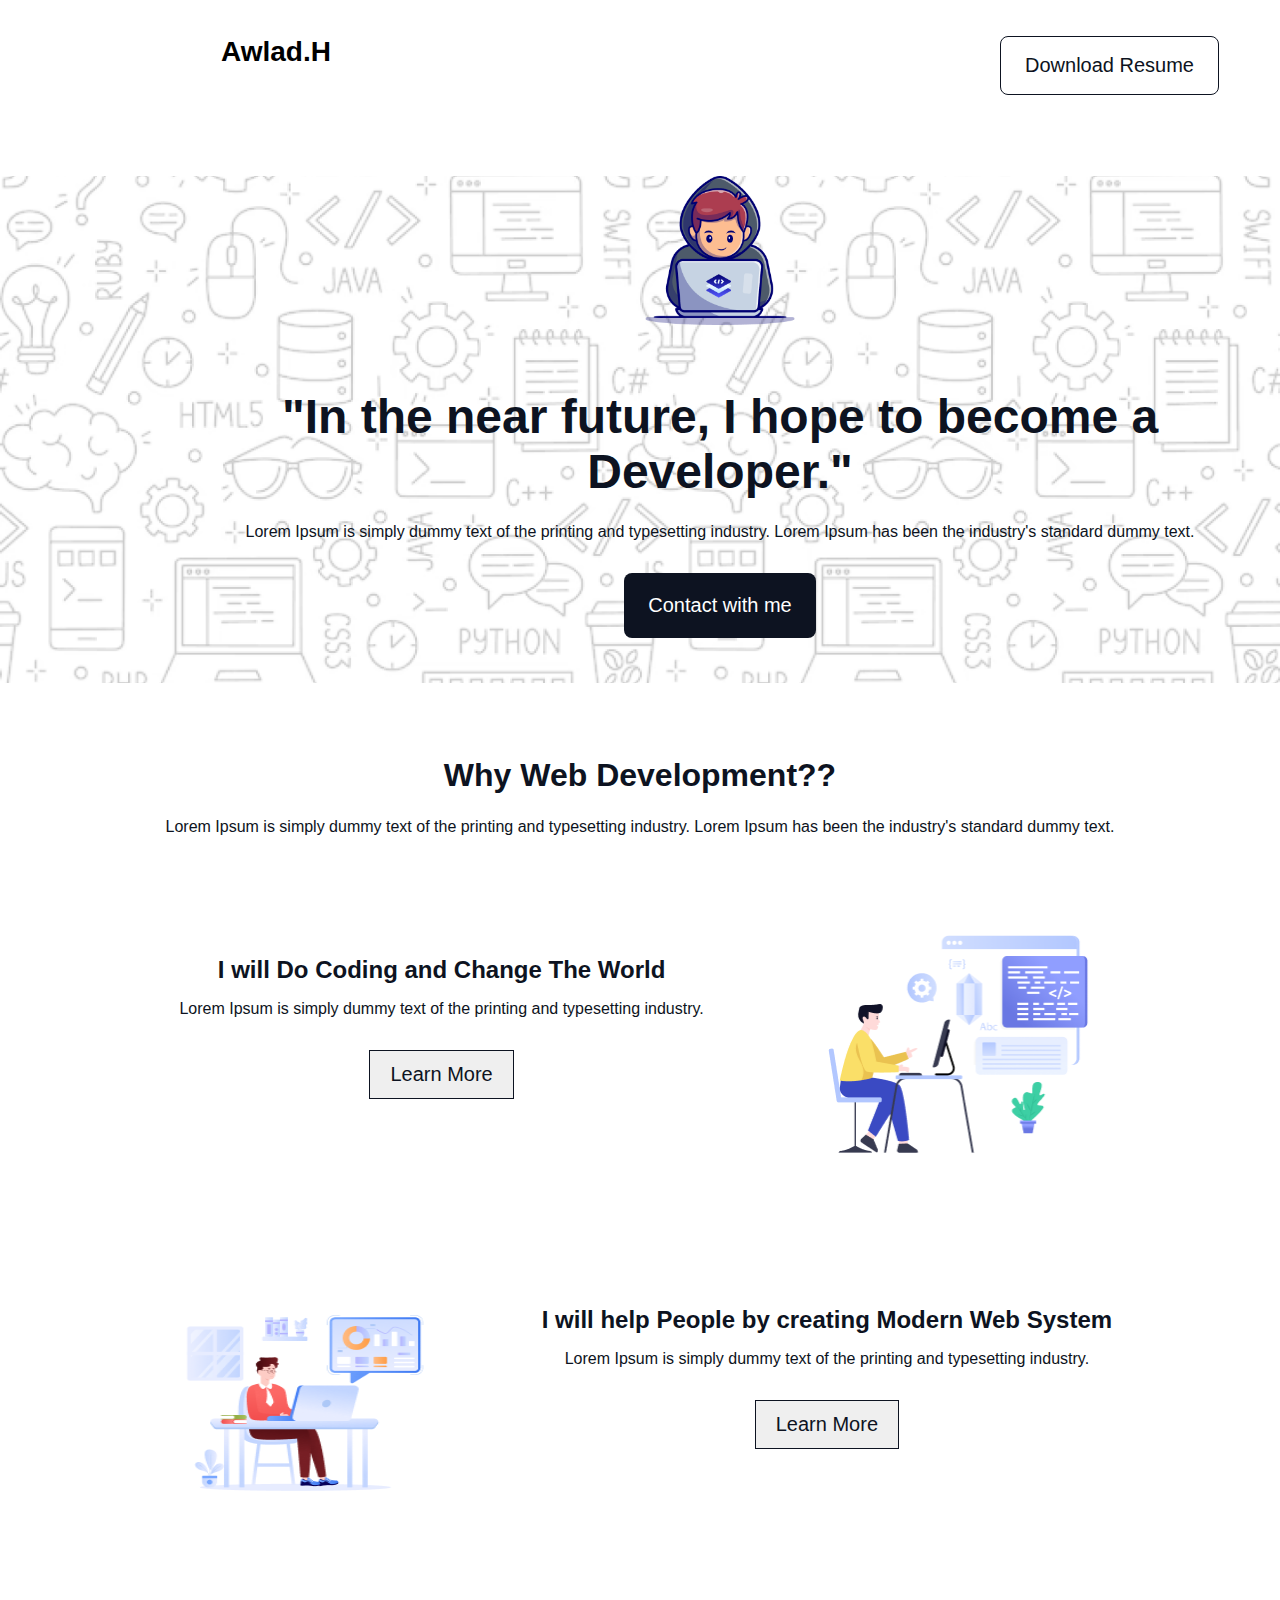
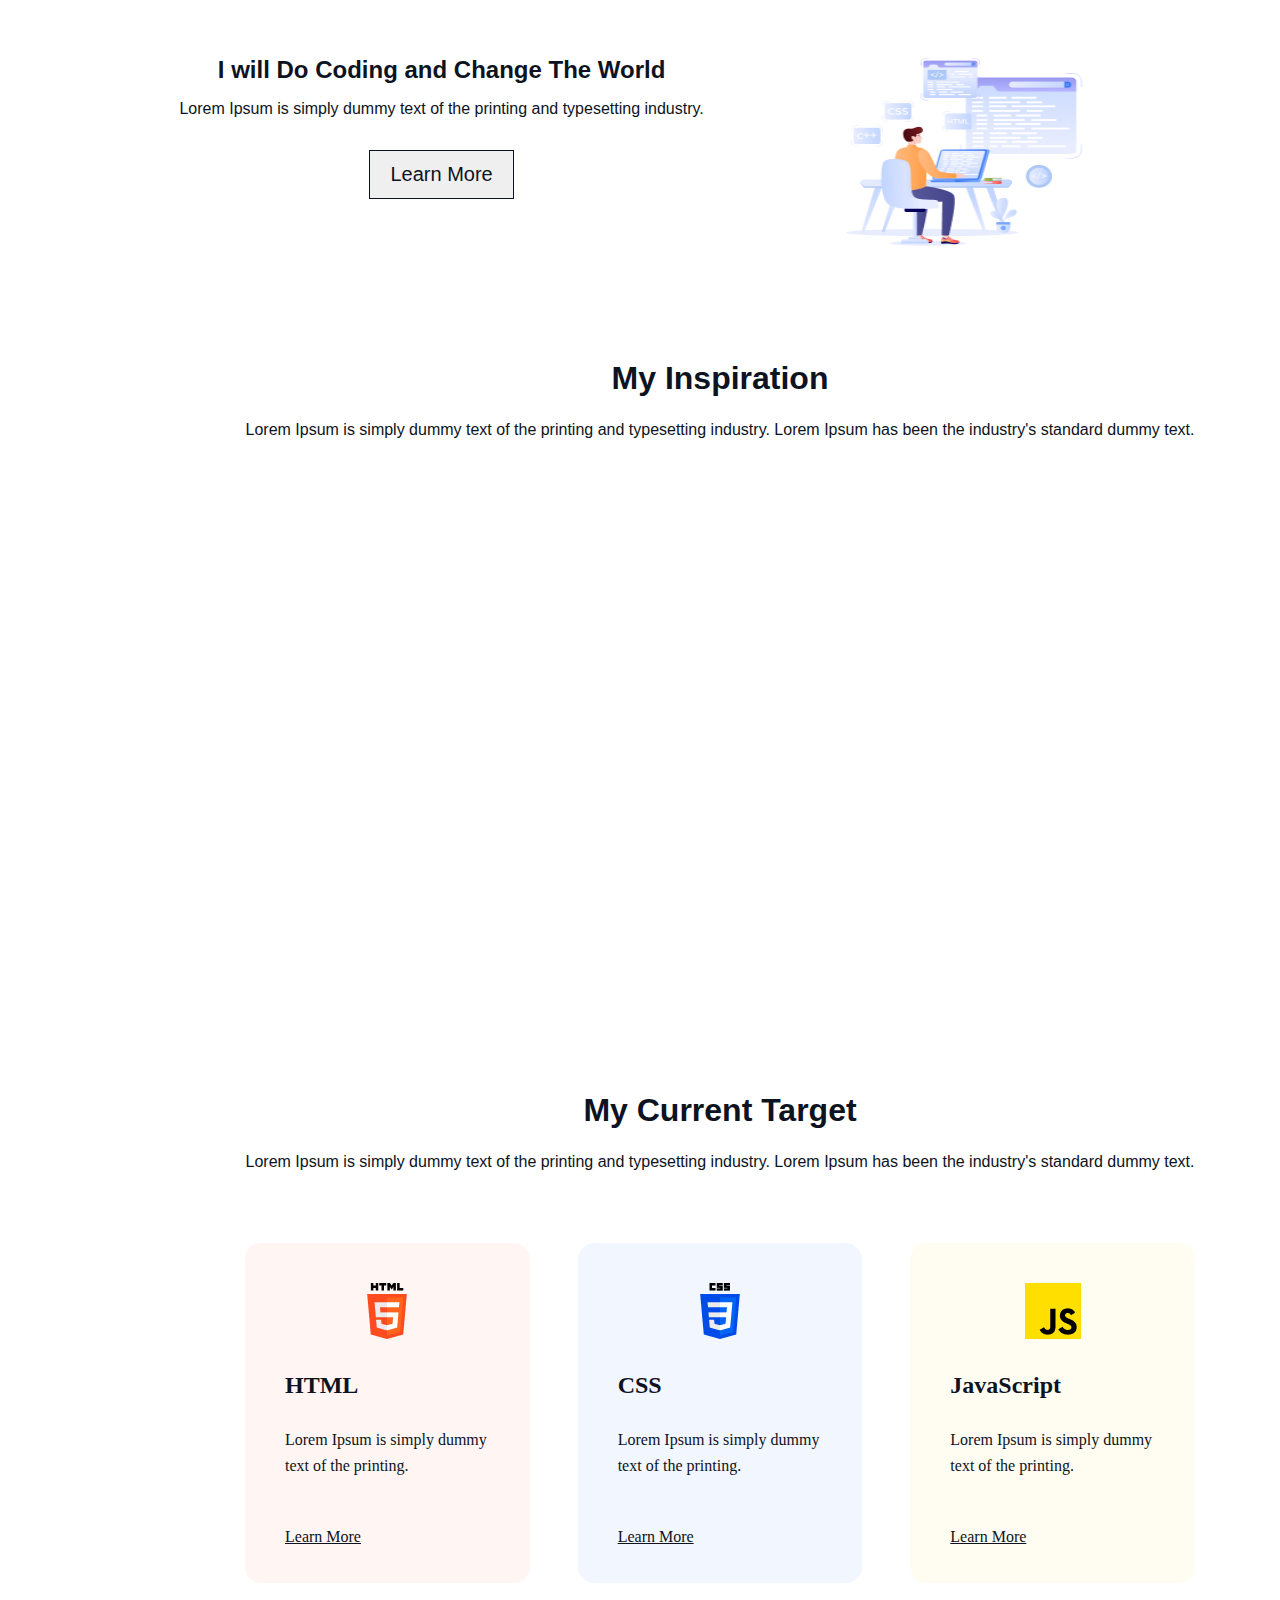
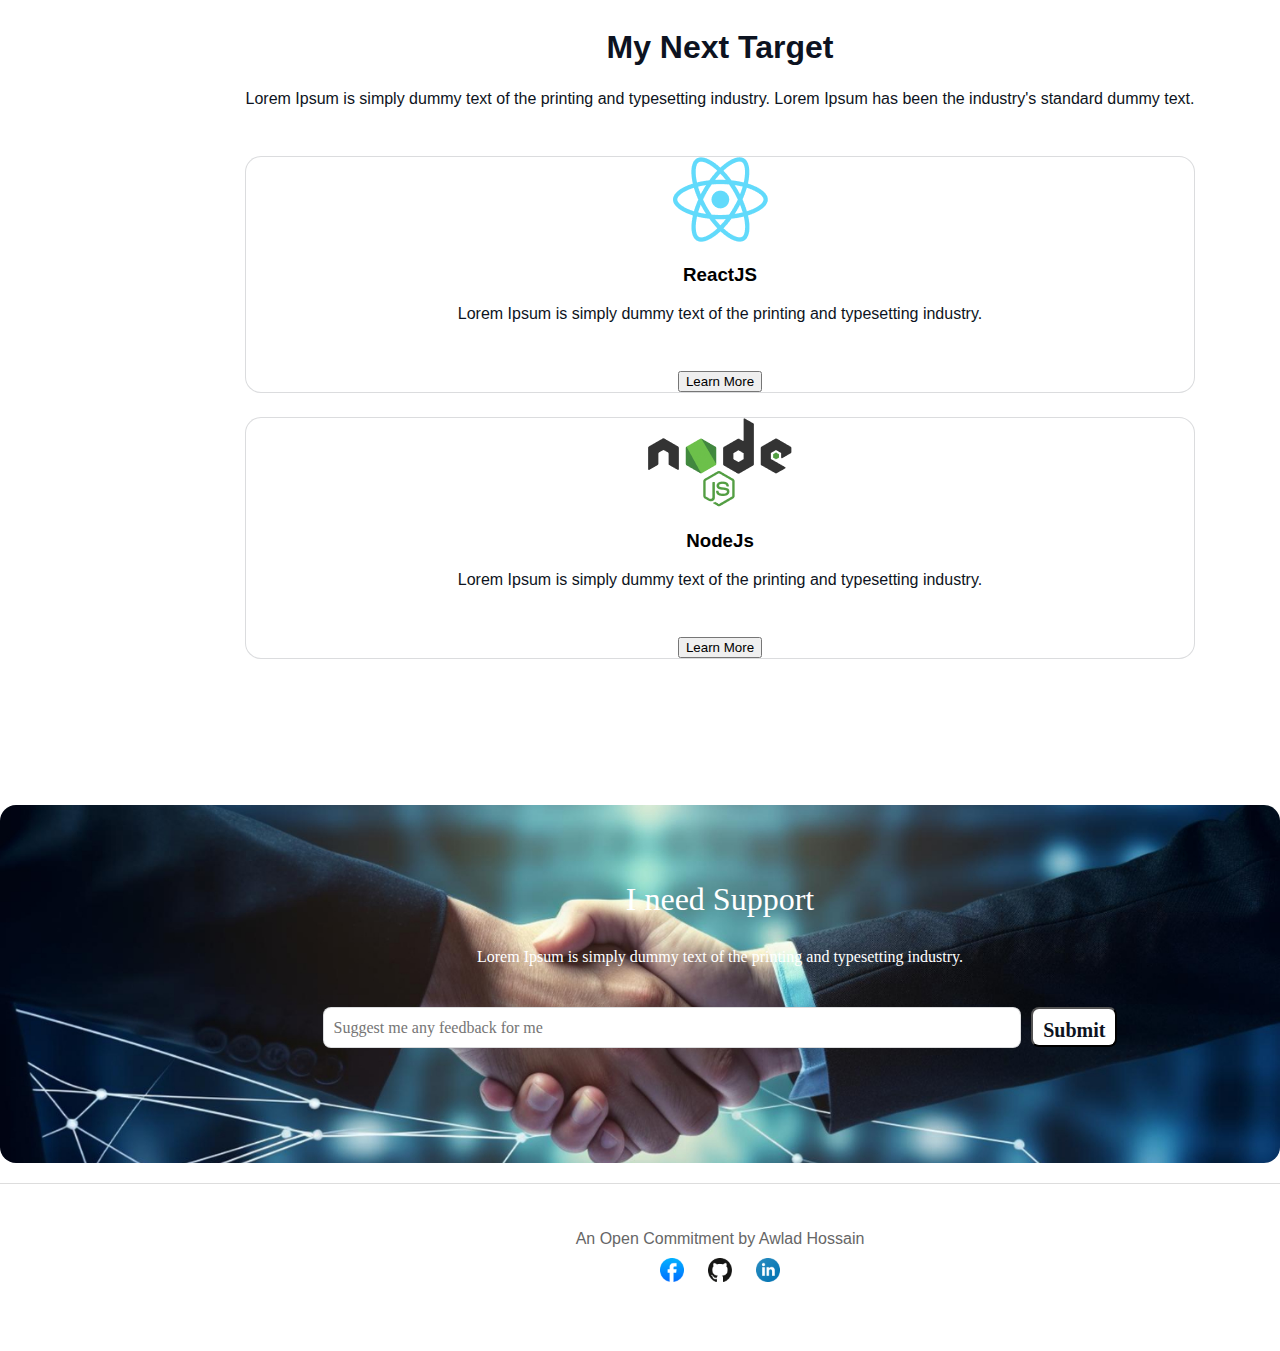
==== index.html @ 5aaeae0f "incomplete footer" ====
<!DOCTYPE html>
<html lang="en">
  <head>
    <meta charset="UTF-8" />
    <meta name="viewport" content="width=device-width, initial-scale=1.0" />
    <title>Portfolio</title>
    <link rel="stylesheet" href="style.css" />
  </head>
  <body>
    <header>
      <div class="container forsameline">
        <h1 id="name">Awlad.H</h1>
        <button class="resume-btn">Download Resume</button>
      </div>
    </header>

    <section class="hero">
      <div class="container">
        <img src="assets/Group.png" class="hero-img" />
        <h2>"In the near future, I hope to become a Developer."</h2>
        <p>
          Lorem Ipsum is simply dummy text of the printing and typesetting
          industry. Lorem Ipsum has been the industry's standard dummy text.
        </p>
        <button class="contact-btn">Contact with me</button>
      </div>
    </section>

    <section class="why-web-dev">
      <div class="why-web-container">
        <h2>Why Web Development??</h2>
        <p>
          Lorem Ipsum is simply dummy text of the printing and typesetting
          industry. Lorem Ipsum has been the industry's standard dummy text.
        </p>
        <div class="cards">
          <div class="card">
            <div class="card-text">
              <h3>I will Do Coding and Change The World</h3>
              <p>
                Lorem Ipsum is simply dummy text of the printing and typesetting
                industry.
              </p>
              <button>Learn More</button>
            </div>
            <div class="card-img">
              <img src="assets/Layer_1.png" alt="Card Image" />
            </div>
          </div>
          <div class="card">
            <div>
              <img src="assets/Group 3.png" alt="Card Image" />
            </div>
            <div>
              <h3>I will help People by creating Modern Web System</h3>
              <p>
                Lorem Ipsum is simply dummy text of the printing and typesetting
                industry.
              </p>
              <button>Learn More</button>
            </div>
          </div>
          <div class="card">
            <div>
              <h3>I will Do Coding and Change The World</h3>
              <p>
                Lorem Ipsum is simply dummy text of the printing and typesetting
                industry.
              </p>
              <button>Learn More</button>
            </div>

            <div>
              <img src="assets/Group 4.png" alt="Card Image" />
            </div>
          </div>
        </div>
      </div>
    </section>

    <section class="inspiration">
      <div class="container">
        <h2>My Inspiration</h2>
        <p>
          Lorem Ipsum is simply dummy text of the printing and typesetting
          industry. Lorem Ipsum has been the industry's standard dummy text.
        </p>
        <iframe
          class="inspiration-video"
          width="1076"
          height="550"
          src="https://www.youtube.com/embed/DGHn2uOAVCE?si=UUY2BEEizoSE4FbE"
          title="YouTube video player"
          frameborder="0"
          allow="accelerometer; autoplay; clipboard-write; encrypted-media; gyroscope; picture-in-picture; web-share"
          referrerpolicy="strict-origin-when-cross-origin"
          allowfullscreen
        ></iframe>
      </div>
    </section>

    <section class="current-target">
      <div class="container">
        <h2>My Current Target</h2>
        <p>
          Lorem Ipsum is simply dummy text of the printing and typesetting
          industry. Lorem Ipsum has been the industry's standard dummy text.
        </p>
        <div class="cards2">
          <div class="card2 card2-1">
            <div class="image-size">
              <img src="assets/html.png" alt="HTML Icon" />
            </div>
            <div>
              <h3>HTML</h3>
              <p>Lorem Ipsum is simply dummy text of the printing.</p>
              <h5>Learn More</h5>
            </div>
          </div>
          <div class="card2 card2-2">
            <div class="card2-image-size">
              <img src="assets/css.png" alt="CSS Icon" />
            </div>
            <div>
              <h3>CSS</h3>
              <p>Lorem Ipsum is simply dummy text of the printing.</p>
              <h5>Learn More</h5>
            </div>
          </div>
          <div class="card2 card2-3">
            <div class="card2-image-size">
              <img src="assets/js.png" alt="JavaScript Icon" />
            </div>
            <div>
              <h3>JavaScript</h3>
              <p>Lorem Ipsum is simply dummy text of the printing.</p>
              <h5>Learn More</h5>
            </div>
          </div>
        </div>
      </div>
    </section>

    <section class="next-target">
      <div class="container">
        <h2>My Next Target</h2>
        <p>
          Lorem Ipsum is simply dummy text of the printing and typesetting
          industry. Lorem Ipsum has been the industry's standard dummy text.
        </p>
        <div class="cards3">
          <div class="card3">
            <div>
                <img src="assets/react.png" alt="React Icon" />
            </div>
            <div>
                <h3>ReactJS</h3>
                <p>
                  Lorem Ipsum is simply dummy text of the printing and typesetting
                  industry.
                </p>
                <button>Learn More</button>
            </div>
          </div>
          <div class="card3">
            <div>
                <img src="assets/nodejs.png" alt="Node Icon" />
            </div>
             <div>
                <h3>NodeJs</h3>
                <p>
                  Lorem Ipsum is simply dummy text of the printing and typesetting
                  industry.
                </p>
                
             <button>Learn More</button>
             </div>

          </div>
          <!-- <div class="card3">
            <div>
                <img src="assets/mongodb.png" alt="MongoDB Icon" />
            </div> -->
            <!-- <div>
                <h3>MongoDB</h3>
                <p>
                  Lorem Ipsum is simply dummy text of the printing and typesetting
                  industry.
                </p>
                <button>Learn More</button>
            </div> -->
          </div>
        </div>
      </div>
    </section>

    <section class="support">
      <div class="container">
        <h2>I need Support</h2>
        <p>
          Lorem Ipsum is simply dummy text of the printing and typesetting
          industry.
        </p>
        <form>
          <input type="text" placeholder="Suggest me any feedback for me" />
          <h4>
            <button type="submit">Submit</button>
          </h4> 
        </form>
      </div>
    </section>

    <footer>
      <div class="container">
        <p>An Open Commitment by Awlad Hossain</p>
        <div class="social-icons">
          <a href="#"><img src="assets/facebook.png" alt="Facebook" /></a>
          <a href="#"><img src="assets/github.png" alt="Twitter" /></a>
          <a href="#"
            ><img src="assets/linkedin-icon 1.png" alt="LinkedIn"
          /></a>
        </div>
      </div>
    </footer>
  </body>
</html>
---- style.css ----
body {
    font-family: 'Arial', sans-serif;
    margin: 0;
    padding: 0;
    box-sizing: border-box;
}

.forsameline{
    display: flex;
    justify-content: space-between;
}



header {
    background: #fff;
    padding: 10px 0;
}

header h1 {
    margin: 0;
    font-size: 28px;
    font-weight:900;
}

.resume-btn {
    background: #ffffff;
    color: #0D1321;
    border: 1px solid #0D1321;
    cursor: pointer;
    font-size: 20px;
    font-weight:700px;
    border-radius: 8px;
    padding: 17px 24px;

}

.hero {
    max-width: 1440px;
    max-height: 652px;
    /* padding: 50px 0; */
    text-align: center;
    background-image: url('assets/Hero-bg.png');
    background-size: cover;
    background-position: center;
}

.container {
    width: 998px;
    max-height: 581px;
    margin: 26px 221px 45px 221px;
    text-align: center;
}

.hero-img {
    width: 150px;
    margin-bottom: 20px;
}

.hero h2 {
    font-size: 48px;
    margin-bottom: 24px;
    color: #0D1321;
    font-weight: 900px;
}

.hero p {
    font-size: 16px;
    margin-bottom: 32px;
    color: #0D1321;
}

.contact-btn {
    border-radius: 8px;
    padding: 21px 24px;
    background: #0D1321;
    color: #ffffff;
    border: none;
    cursor: pointer;
    font-size: 20px;
    font-weight: 600px;
    margin-bottom: 45px;
}


.why-web-dev {
    max-width: 1140px;
    max-height: 1393px;
    border-radius: 8px;
    margin: 0 auto;
    margin-top: 74px;
}
.why-web-container{
    text-align: center;
    /* margin-top: 80px; */
    margin-top: 112px 83px 132px 69px;
}
/* .inspiration{
    padding: 50px 0;
    background: #fff;
    margin: 20px 0;
} */




.why-web-dev h2, .inspiration h2, .current-target h2, .next-target h2{
    font-size: 32px;
    font-weight: bolder;
    color: #0D1321;
    margin-bottom: 24px;
}

.why-web-dev p, .inspiration p, .current-target p, .next-target p {
    font-size: 16px;
    color: #0D1321;
    margin-bottom: 48px;
    
}

/* .cards {
    display: flex;
    justify-content: space-around;
    flex-wrap: wrap;
} */
.card {
    padding: 48px 48px;
    display: flex;
    justify-content: space-around;
}
.card img {
    width: 274px;
    height: 240px;
    margin-bottom: 10px;
}
.card h3 {
    font-size: 24px;
    margin-bottom: 16px;
    color: #0D1321;
    font-weight: bold;
}
.card p {
    font-size: 16px;
    margin-bottom: 32px;
    color: #0D1321;
}

.card button {
    padding: 12px 20px;
    color: #0D1321;
    border:1px solid #0D1321;
    cursor: pointer;
    font-size: 20px;
    font-weight:700px;
    margin-bottom: 59px;
}
.inspiration-video {
    max-width: 1076px;
    max-height: 550px;
    /* margin: 32px 32px; */
}
.current-target{
    max-width: 1140px;
    max-height: 460px;
    margin-top: 151px;
    }

.cards2{
    display: flex;
    justify-content: space-between;
    /* background-color: rgb(228, 243, 247); */
}
.card2{
    border-radius: 16px;
    padding: 40px 40px;
    width: 364px;
    height: 260px;
     margin: 24px;
}

.card2 h3 {
    color: rgb(13, 19, 33);
    font-family: Azeret Mono;
    font-size: 24px;
    font-weight: 800;
    line-height: 36px;
    letter-spacing: 0%;
    text-align: left;
}
.card2 p {
    color: rgb(13, 19, 33);
    font-family: Azeret Mono;
    font-size: 16px;
    font-weight: 400;
    line-height: 26px;
    letter-spacing: 0%;
    text-align: left;
}
.card2 h5{
    color: rgb(13, 19, 33);
font-family: Azeret Mono;
font-size: 16px;
font-weight: 100;
line-height: 19px;
letter-spacing: 0%;
text-align: left;
text-decoration-line: underline;
}

.card2-1{
    border-radius: 16px;

    background: rgba(255, 76, 30, 0.05);
}
.card2-2{
    border-radius: 16px;
background: rgba(0, 76, 232, 0.05)
  }
  .card2-3{
    border-radius: 16px;
    background: rgba(255, 223, 0, 0.05);
  }

   .next-target{
        padding: 50px 0;
        background: #fff;
        margin-bottom: 100px;
    }
    .card3{
        box-sizing: border-box;
        border: 1px solid rgba(13, 19, 33, 0.15);
        border-radius: 16px;
        background: rgb(255, 255, 255);
        margin: 24px;

    }

    .support
    {
        padding: 50px 0;
        background: #fff;
        margin: 20px 0;
        background-image: url('assets/handshake.jpg');
        background-size: cover;
        background-position: center;
        margin-top: 100px;
        border-radius: 16px;
        background: rgba(0, 0, 0, 0.2),rgba(0, 0, 0, 0.2),rgba(0, 0, 0, 0.2),url(Email);
    }
.support h2{
    color: rgb(255, 255, 255);
    font-family: Azeret Mono;
    font-size: 32px;
    font-weight: 100;
    line-height: 36px;
    letter-spacing: 0%;
    text-align: center;
}
.support p{
    color: rgb(255, 255, 255);
    font-family: Azeret Mono;
    font-size: 16px;
    font-weight: 100;
    line-height: 26px;
    letter-spacing: 0%;
    text-align: center;
}
.support form {
    display: flex;
    justify-content: center;
    align-items: center;
}
.support input {
    padding: 10px;
    width: 70%;
    margin-right: 10px;
    border: 1px solid #ddd;
    border-radius: 4px;
    font-family: Azeret Mono;
    font-size: 16px;
    font-weight: 400;
    line-height: 19px;
    letter-spacing: 0%;
    box-sizing: border-box;
    border: 1px solid rgba(13, 19, 33, 0.15);
border-radius: 8px;

background: rgb(255, 255, 255);
}
.support h4 button {
    border-radius: 8px;
    background: rgb(255, 255, 255);
    cursor: pointer;
    padding: 10px;
    height: 40px;
    color: rgb(13, 19, 33);
    font-family: Azeret Mono;
    font-size: 20px;
    font-weight: 600;
    line-height: 23px;
    letter-spacing: 0%;
    text-align: center;
}

footer {
    background: #fff;
    padding: 20px 0;
    border-top: 1px solid #ddd;
    text-align: center;
}

footer p {
    margin: 0;
    color: #666;
}

.social-icons {
    margin-top: 10px;
}

.social-icons a {
    margin: 0 10px;
}

.social-icons img {
    width: 24px;
    height: 24px;
}
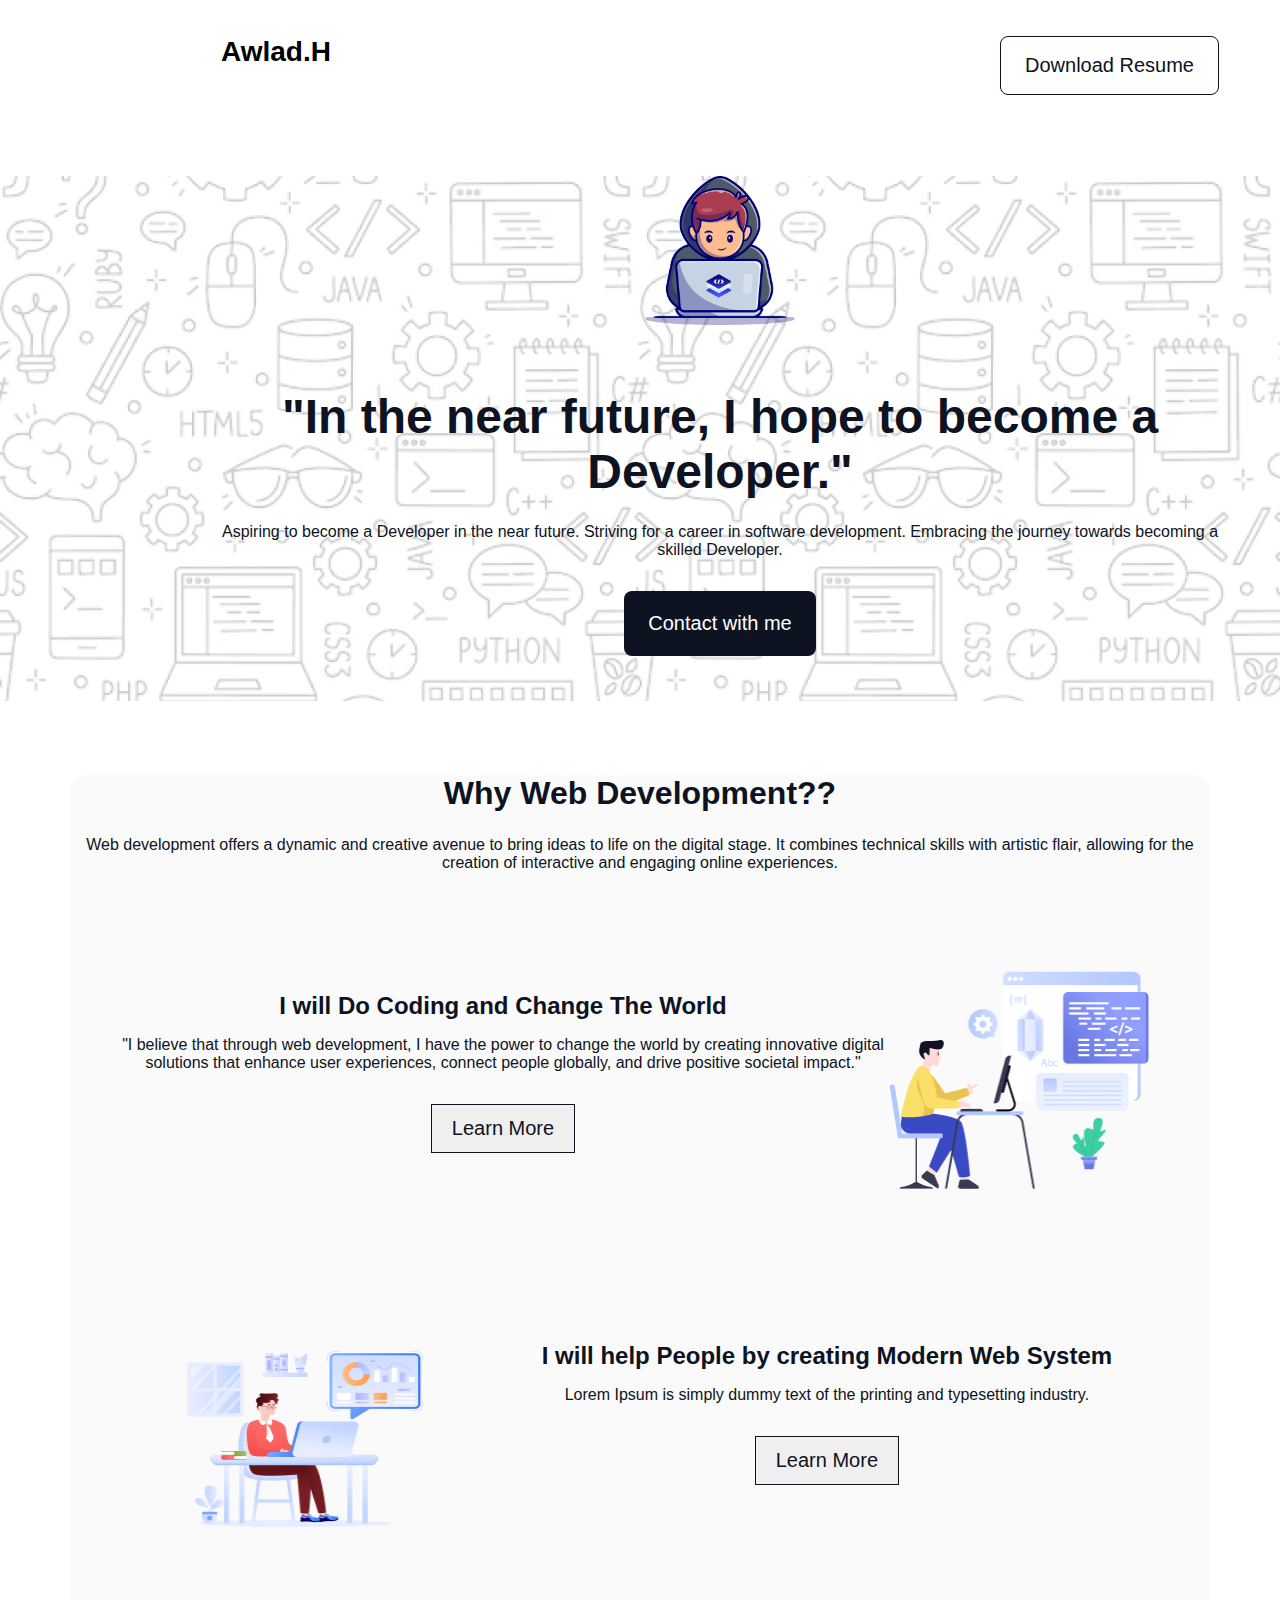
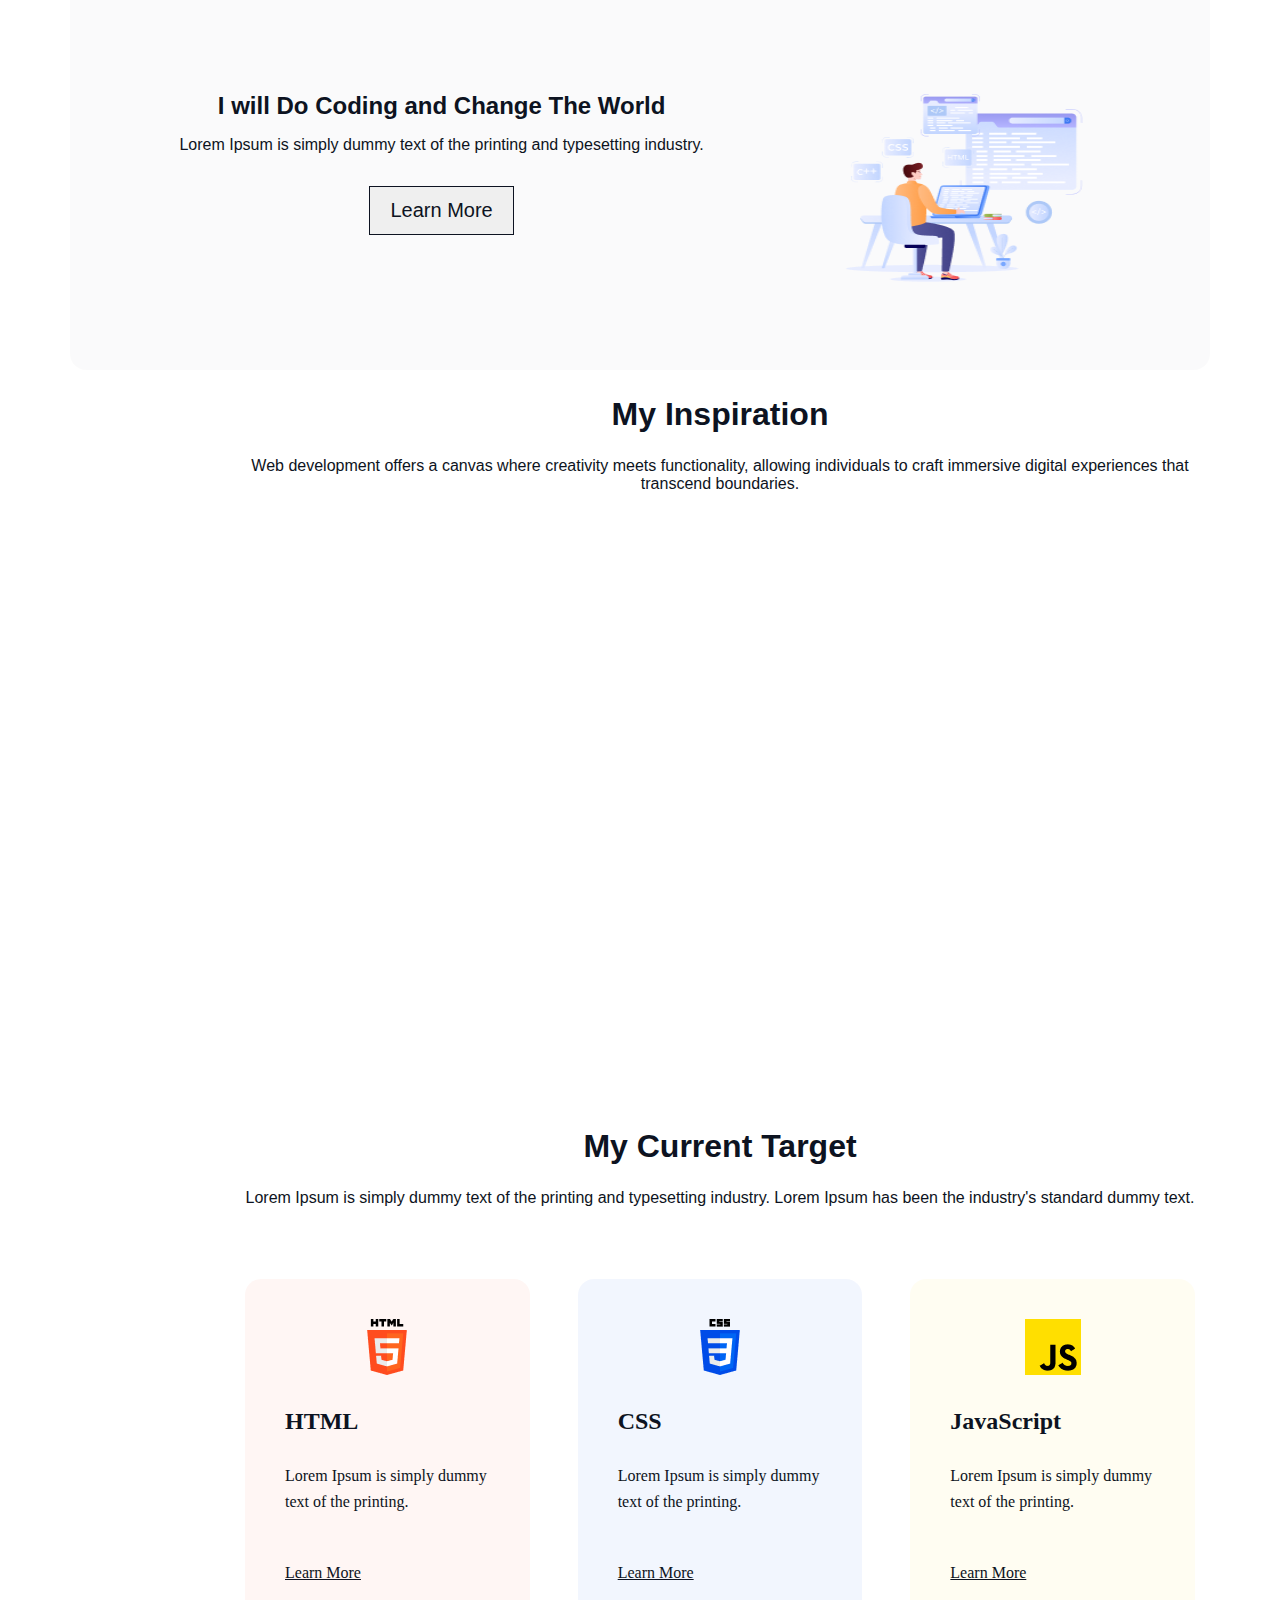
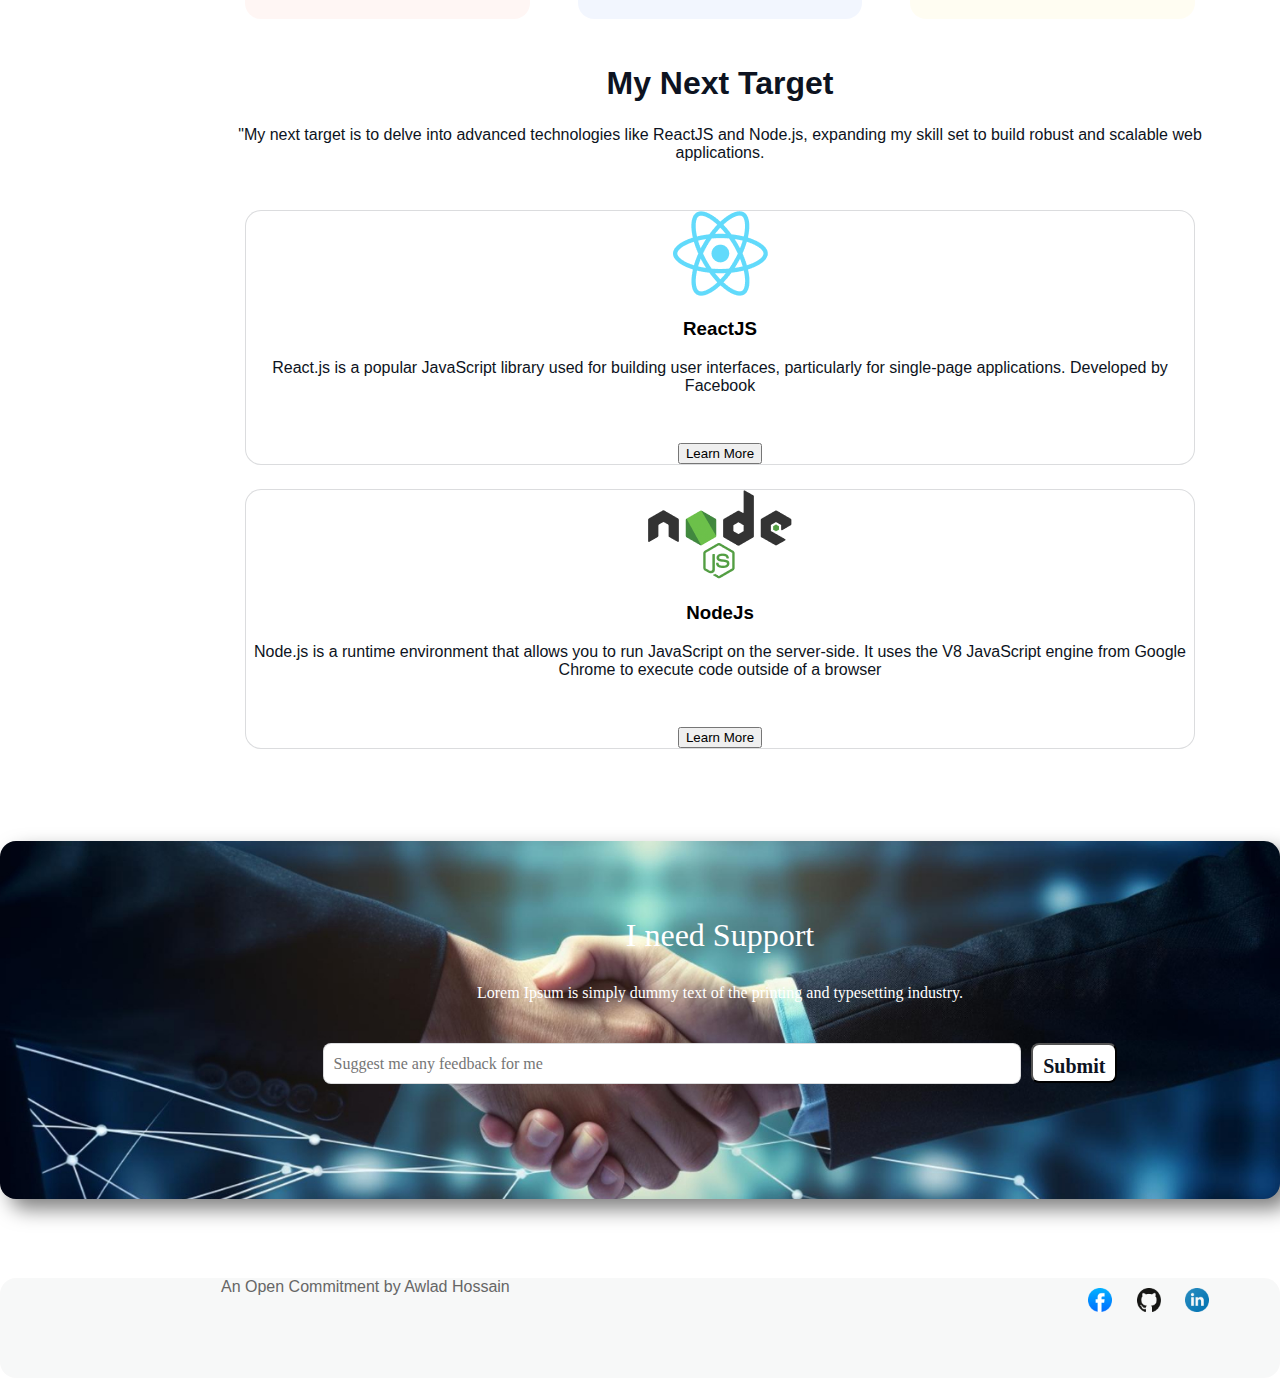
==== commit 87812e8a: "button-footer connection" ====
--- a/index.html
+++ b/index.html
@@ -19,10 +19,11 @@
         <img src="assets/Group.png" class="hero-img" />
         <h2>"In the near future, I hope to become a Developer."</h2>
         <p>
-          Lorem Ipsum is simply dummy text of the printing and typesetting
-          industry. Lorem Ipsum has been the industry's standard dummy text.
-        </p>
-        <button class="contact-btn">Contact with me</button>
+            Aspiring to become a Developer in the near future.
+            Striving for a career in software development. Embracing the journey towards becoming a skilled Developer.
+        </p>
+        <a href="#footer"><button class="contact-btn">Contact with me</button></a>
+        
       </div>
     </section>
 
@@ -30,12 +31,36 @@
       <div class="why-web-container">
         <h2>Why Web Development??</h2>
         <p>
-          Lorem Ipsum is simply dummy text of the printing and typesetting
-          industry. Lorem Ipsum has been the industry's standard dummy text.
+            Web development offers a dynamic and creative avenue to bring ideas to life on the digital stage. It combines technical skills with artistic flair, allowing for the creation of interactive and engaging online experiences.
         </p>
         <div class="cards">
           <div class="card">
             <div class="card-text">
+              <h3>I will Do Coding and Change The World</h3>
+              <p>
+                "I believe that through web development, I have the power to change the world by creating innovative digital solutions that enhance user experiences, connect people globally, and drive positive societal impact."
+              </p>
+              <button>Learn More</button>
+            </div>
+            <div class="card-img">
+              <img src="assets/Layer_1.png" alt="Card Image" />
+            </div>
+          </div>
+          <div class="card">
+            <div>
+              <img src="assets/Group 3.png" alt="Card Image" />
+            </div>
+            <div>
+              <h3>I will help People by creating Modern Web System</h3>
+              <p>
+                Lorem Ipsum is simply dummy text of the printing and typesetting
+                industry.
+              </p>
+              <button>Learn More</button>
+            </div>
+          </div>
+          <div class="card">
+            <div>
               <h3>I will Do Coding and Change The World</h3>
               <p>
                 Lorem Ipsum is simply dummy text of the printing and typesetting
@@ -43,32 +68,6 @@
               </p>
               <button>Learn More</button>
             </div>
-            <div class="card-img">
-              <img src="assets/Layer_1.png" alt="Card Image" />
-            </div>
-          </div>
-          <div class="card">
-            <div>
-              <img src="assets/Group 3.png" alt="Card Image" />
-            </div>
-            <div>
-              <h3>I will help People by creating Modern Web System</h3>
-              <p>
-                Lorem Ipsum is simply dummy text of the printing and typesetting
-                industry.
-              </p>
-              <button>Learn More</button>
-            </div>
-          </div>
-          <div class="card">
-            <div>
-              <h3>I will Do Coding and Change The World</h3>
-              <p>
-                Lorem Ipsum is simply dummy text of the printing and typesetting
-                industry.
-              </p>
-              <button>Learn More</button>
-            </div>
 
             <div>
               <img src="assets/Group 4.png" alt="Card Image" />
@@ -82,8 +81,7 @@
       <div class="container">
         <h2>My Inspiration</h2>
         <p>
-          Lorem Ipsum is simply dummy text of the printing and typesetting
-          industry. Lorem Ipsum has been the industry's standard dummy text.
+            Web development offers a canvas where creativity meets functionality, allowing individuals to craft immersive digital experiences that transcend boundaries. 
         </p>
         <iframe
           class="inspiration-video"
@@ -145,8 +143,7 @@
       <div class="container">
         <h2>My Next Target</h2>
         <p>
-          Lorem Ipsum is simply dummy text of the printing and typesetting
-          industry. Lorem Ipsum has been the industry's standard dummy text.
+            "My next target is to delve into advanced technologies like ReactJS and Node.js, expanding my skill set to build robust and scalable web applications.
         </p>
         <div class="cards3">
           <div class="card3">
@@ -156,8 +153,7 @@
             <div>
                 <h3>ReactJS</h3>
                 <p>
-                  Lorem Ipsum is simply dummy text of the printing and typesetting
-                  industry.
+                    React.js is a popular JavaScript library used for building user interfaces, particularly for single-page applications. Developed by Facebook
                 </p>
                 <button>Learn More</button>
             </div>
@@ -169,8 +165,7 @@
              <div>
                 <h3>NodeJs</h3>
                 <p>
-                  Lorem Ipsum is simply dummy text of the printing and typesetting
-                  industry.
+                    Node.js is a runtime environment that allows you to run JavaScript on the server-side. It uses the V8 JavaScript engine from Google Chrome to execute code outside of a browser
                 </p>
                 
              <button>Learn More</button>
@@ -210,9 +205,11 @@
       </div>
     </section>
 
-    <footer>
-      <div class="container">
-        <p>An Open Commitment by Awlad Hossain</p>
+    <footer id="footer">
+      <div class="container footer-container">
+        <div class="footer-content">
+            <p>An Open Commitment by Awlad Hossain</p>
+        </div>  
         <div class="social-icons">
           <a href="#"><img src="assets/facebook.png" alt="Facebook" /></a>
           <a href="#"><img src="assets/github.png" alt="Twitter" /></a>
--- a/style.css
+++ b/style.css
@@ -89,6 +89,9 @@
     border-radius: 8px;
     margin: 0 auto;
     margin-top: 74px;
+    border-radius: 16px;
+
+background: rgba(13, 19, 33, 0.02);
 }
 .why-web-container{
     text-align: center;
@@ -236,7 +239,7 @@
     }
 
     .support
-    {
+    {  
         padding: 50px 0;
         background: #fff;
         margin: 20px 0;
@@ -245,7 +248,8 @@
         background-position: center;
         margin-top: 100px;
         border-radius: 16px;
-        background: rgba(0, 0, 0, 0.2),rgba(0, 0, 0, 0.2),rgba(0, 0, 0, 0.2),url(Email);
+        background: rgba(0, 0, 0, 0.2),rgba(0, 0, 0, 0.2),rgba(0, 0, 0, 0.2);
+        box-shadow: 10px 10px 20px rgba(0, 0, 0, 0.5);
     }
 .support h2{
     color: rgb(255, 255, 255);
@@ -301,19 +305,22 @@
     letter-spacing: 0%;
     text-align: center;
 }
-
 footer {
-    background: #fff;
-    padding: 20px 0;
-    border-top: 1px solid #ddd;
-    text-align: center;
-}
-
+    border-radius: 16px;
+    background: rgba(13, 19, 33, 0.03);
+    margin-top: 79px;
+    height: 100px;
+    align-items: center;
+}
 footer p {
     margin: 0;
-    color: #666;
-}
-
+    color: #666;   
+
+}
+.footer-container{
+    display: flex;
+    justify-content: space-between;
+}
 .social-icons {
     margin-top: 10px;
 }
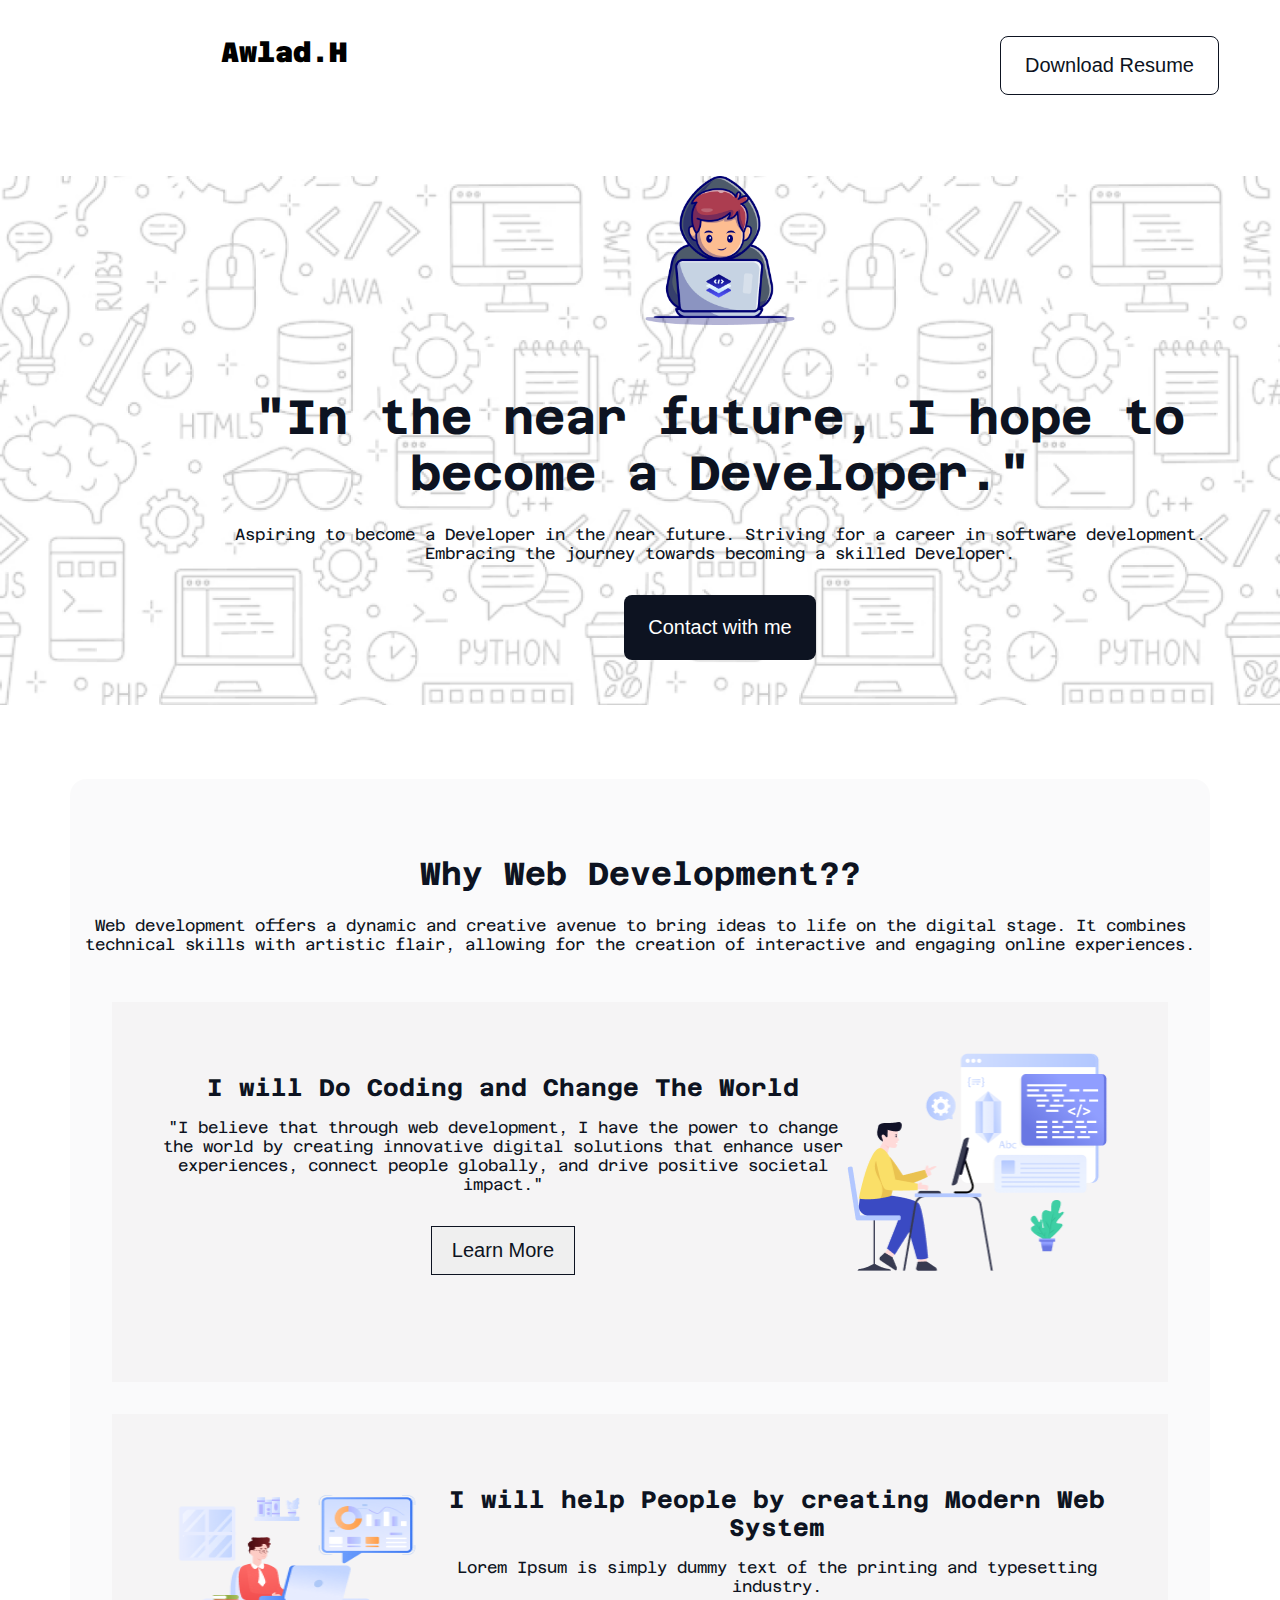
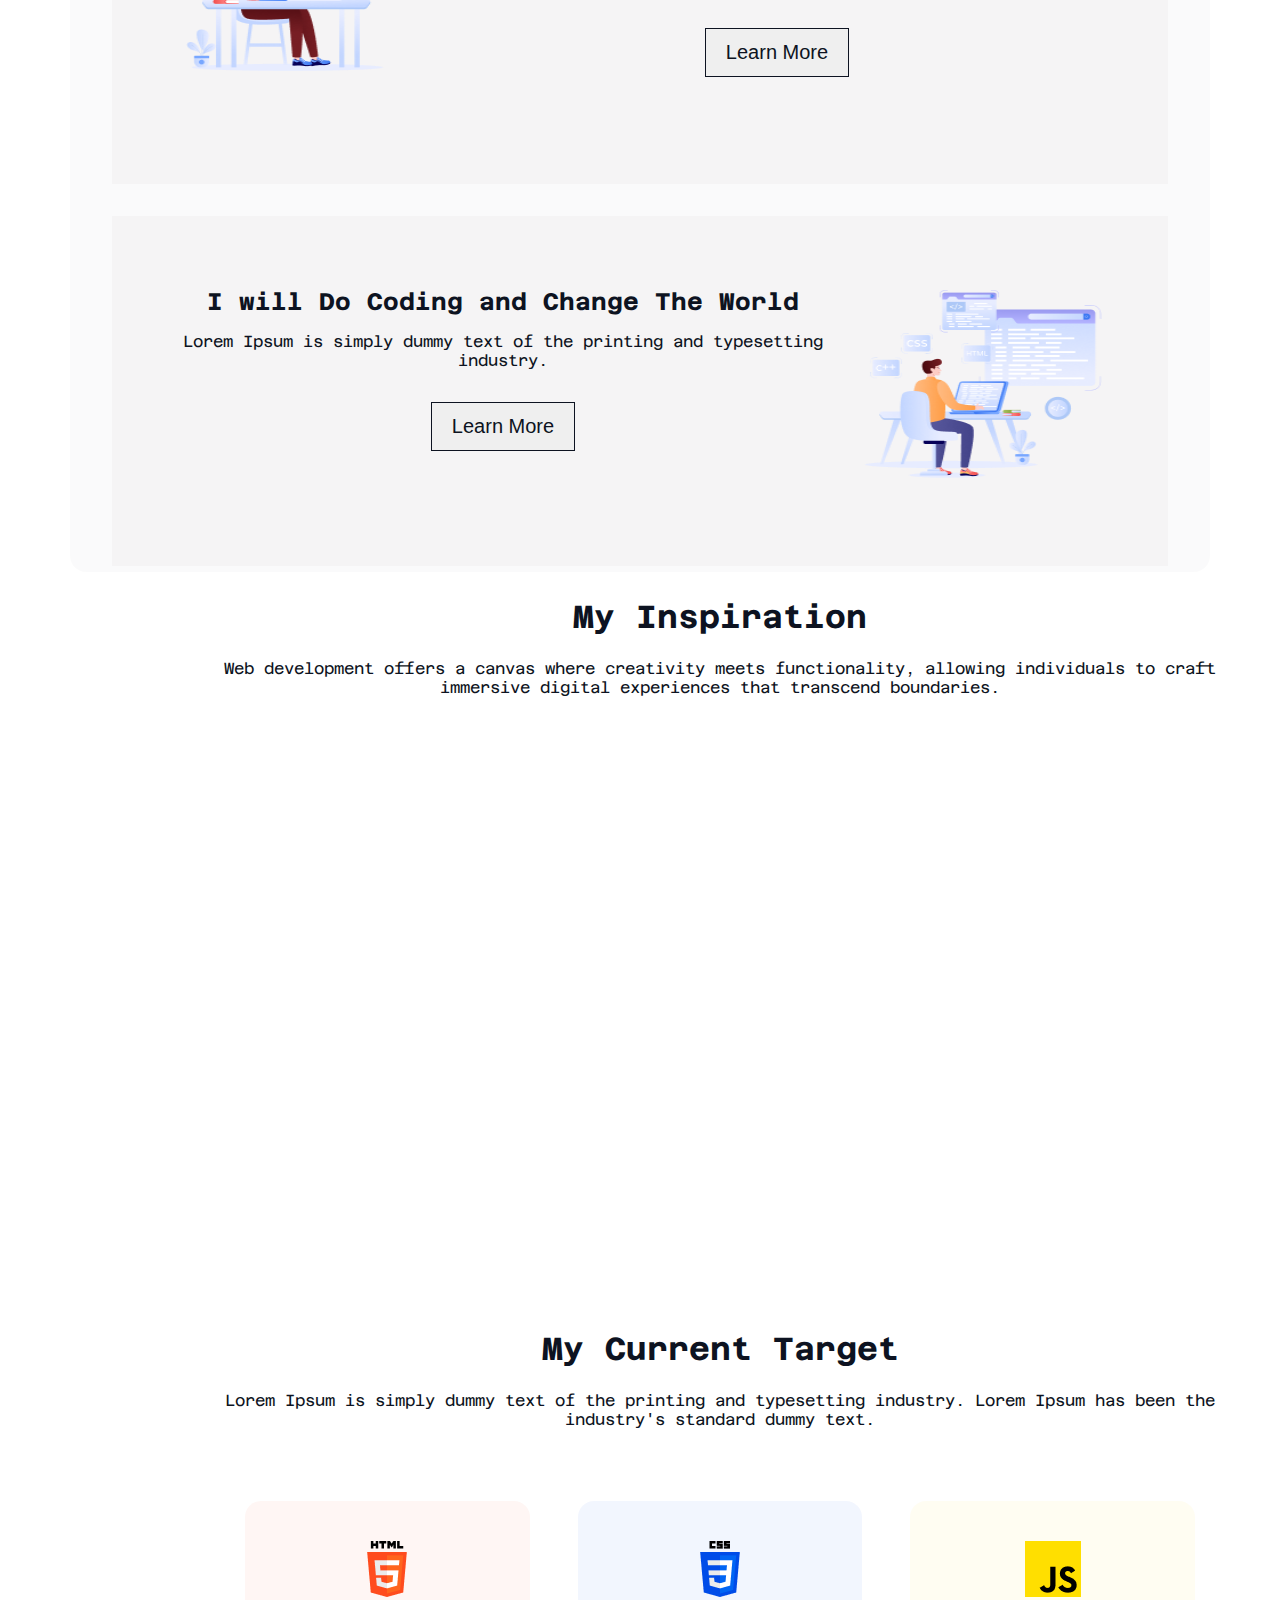
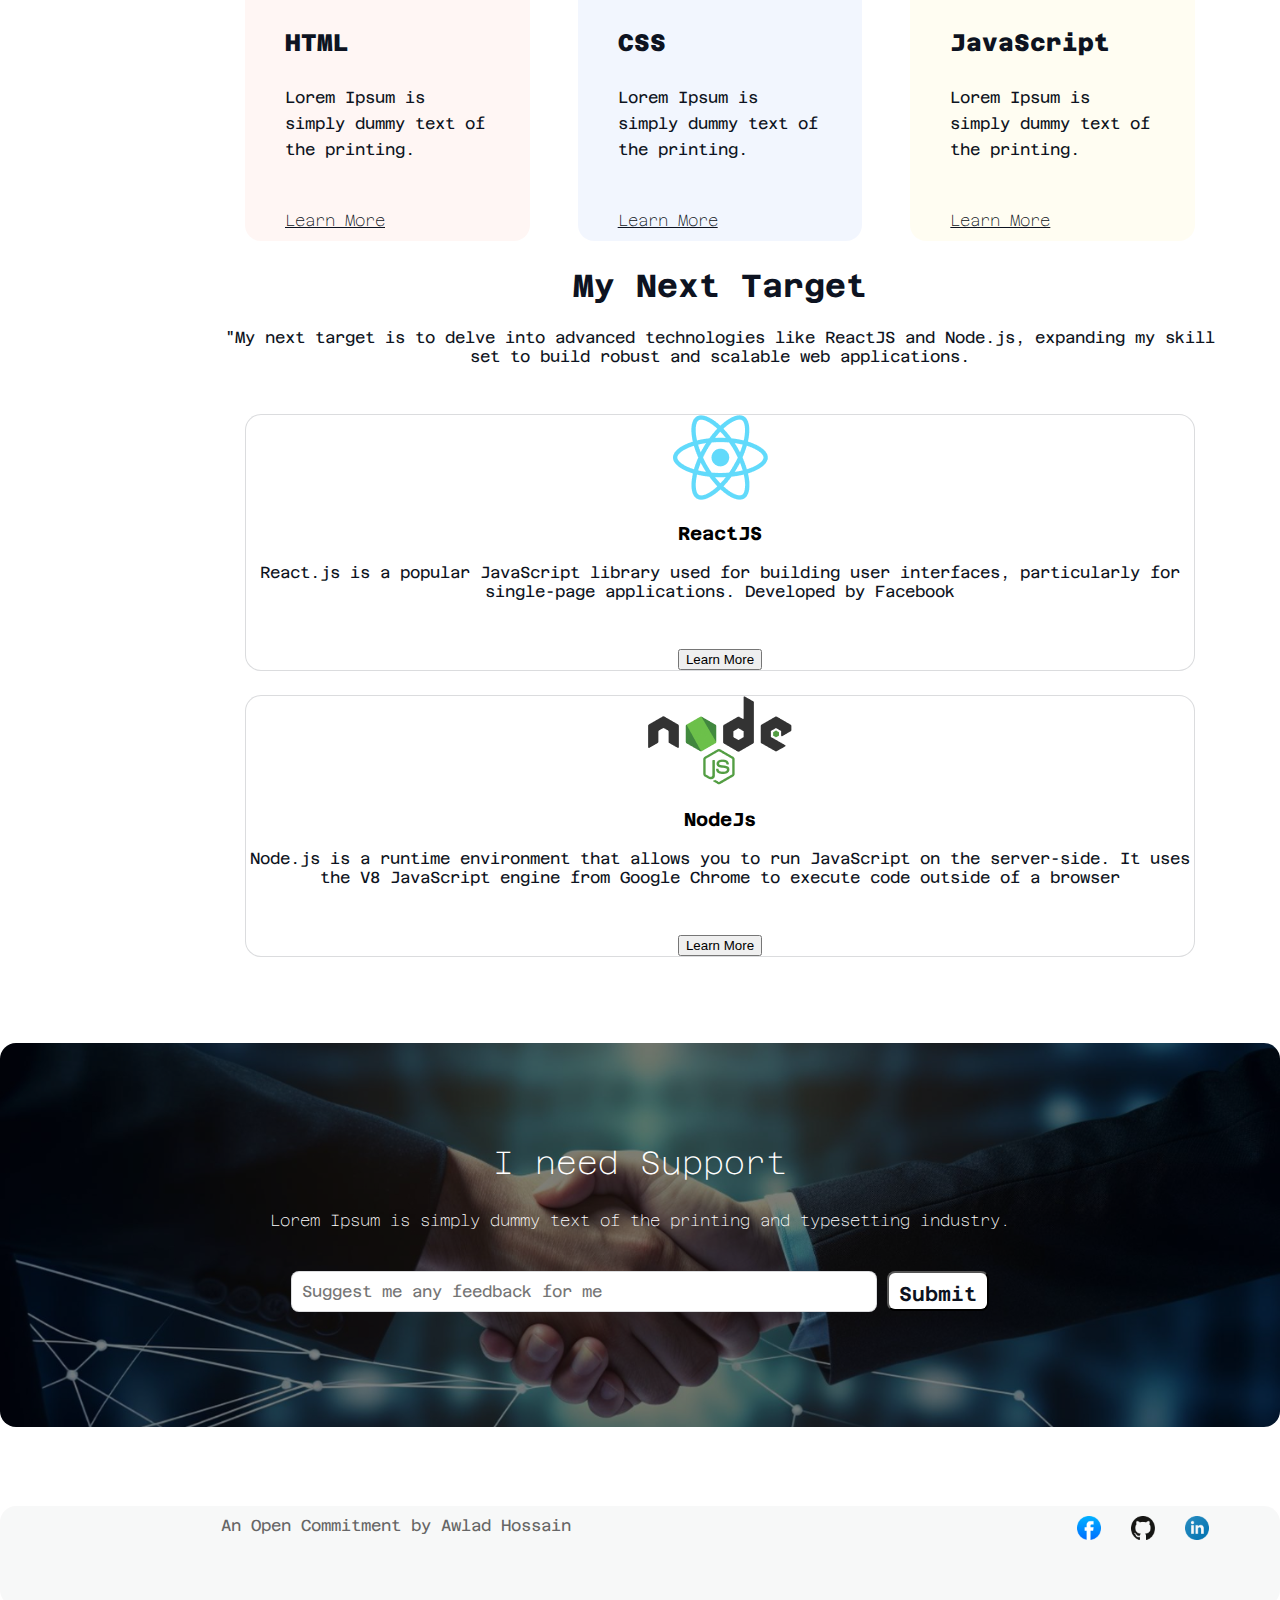
==== commit bc8c8310: "edit all section" ====
--- a/index.html
+++ b/index.html
@@ -211,9 +211,9 @@
             <p>An Open Commitment by Awlad Hossain</p>
         </div>  
         <div class="social-icons">
-          <a href="#"><img src="assets/facebook.png" alt="Facebook" /></a>
-          <a href="#"><img src="assets/github.png" alt="Twitter" /></a>
-          <a href="#"
+          <a href="https://www.facebook.com"><img src="assets/facebook.png" alt="Facebook" /></a>
+          <a href="https://www.github.com"><img src="assets/github.png" alt="Twitter" /></a>
+          <a href="https://www.linkedin.com"
             ><img src="assets/linkedin-icon 1.png" alt="LinkedIn"
           /></a>
         </div>
--- a/style.css
+++ b/style.css
@@ -1,5 +1,6 @@
+@import url('https://fonts.googleapis.com/css2?family=Azeret+Mono:ital,wght@0,100..900;1,100..900&display=swap');
 body {
-    font-family: 'Arial', sans-serif;
+    font-family: 'Azeret Mono','Arial', sans-serif;
     margin: 0;
     padding: 0;
     box-sizing: border-box;
@@ -95,6 +96,8 @@
 }
 .why-web-container{
     text-align: center;
+    padding: 50px 10px;
+
     /* margin-top: 80px; */
     margin-top: 112px 83px 132px 69px;
 }
@@ -130,6 +133,10 @@
     padding: 48px 48px;
     display: flex;
     justify-content: space-around;
+    margin: 32px;
+    background: rgba(208, 199, 199, 0.1);
+    padding: 48px;
+    /* box-shadow: 10px 10px 20px rgba(0, 0, 0, 0.5); */
 }
 .card img {
     width: 274px;
@@ -248,9 +255,15 @@
         background-position: center;
         margin-top: 100px;
         border-radius: 16px;
-        background: rgba(0, 0, 0, 0.2),rgba(0, 0, 0, 0.2),rgba(0, 0, 0, 0.2);
-        box-shadow: 10px 10px 20px rgba(0, 0, 0, 0.5);
-    }
+        /* background: rgba(0, 0, 0, 0.1); */
+        /* box-shadow: 10px 10px 20px rgba(0, 0, 0, 0.5); */
+        background-color: rgba(0, 0, 0, 0.5);
+        background-blend-mode: overlay;
+        justify-content: center;
+        /* width: 1140px; */
+        display: flex;
+        justify-content: center;
+    }   
 .support h2{
     color: rgb(255, 255, 255);
     font-family: Azeret Mono;
@@ -320,13 +333,17 @@
 .footer-container{
     display: flex;
     justify-content: space-between;
+    align-items: center;
 }
 .social-icons {
     margin-top: 10px;
+    justify-content: center;
+    align-items: center;
 }
 
 .social-icons a {
-    margin: 0 10px;
+    margin: 10px;
+    align-items: center;
 }
 
 .social-icons img {
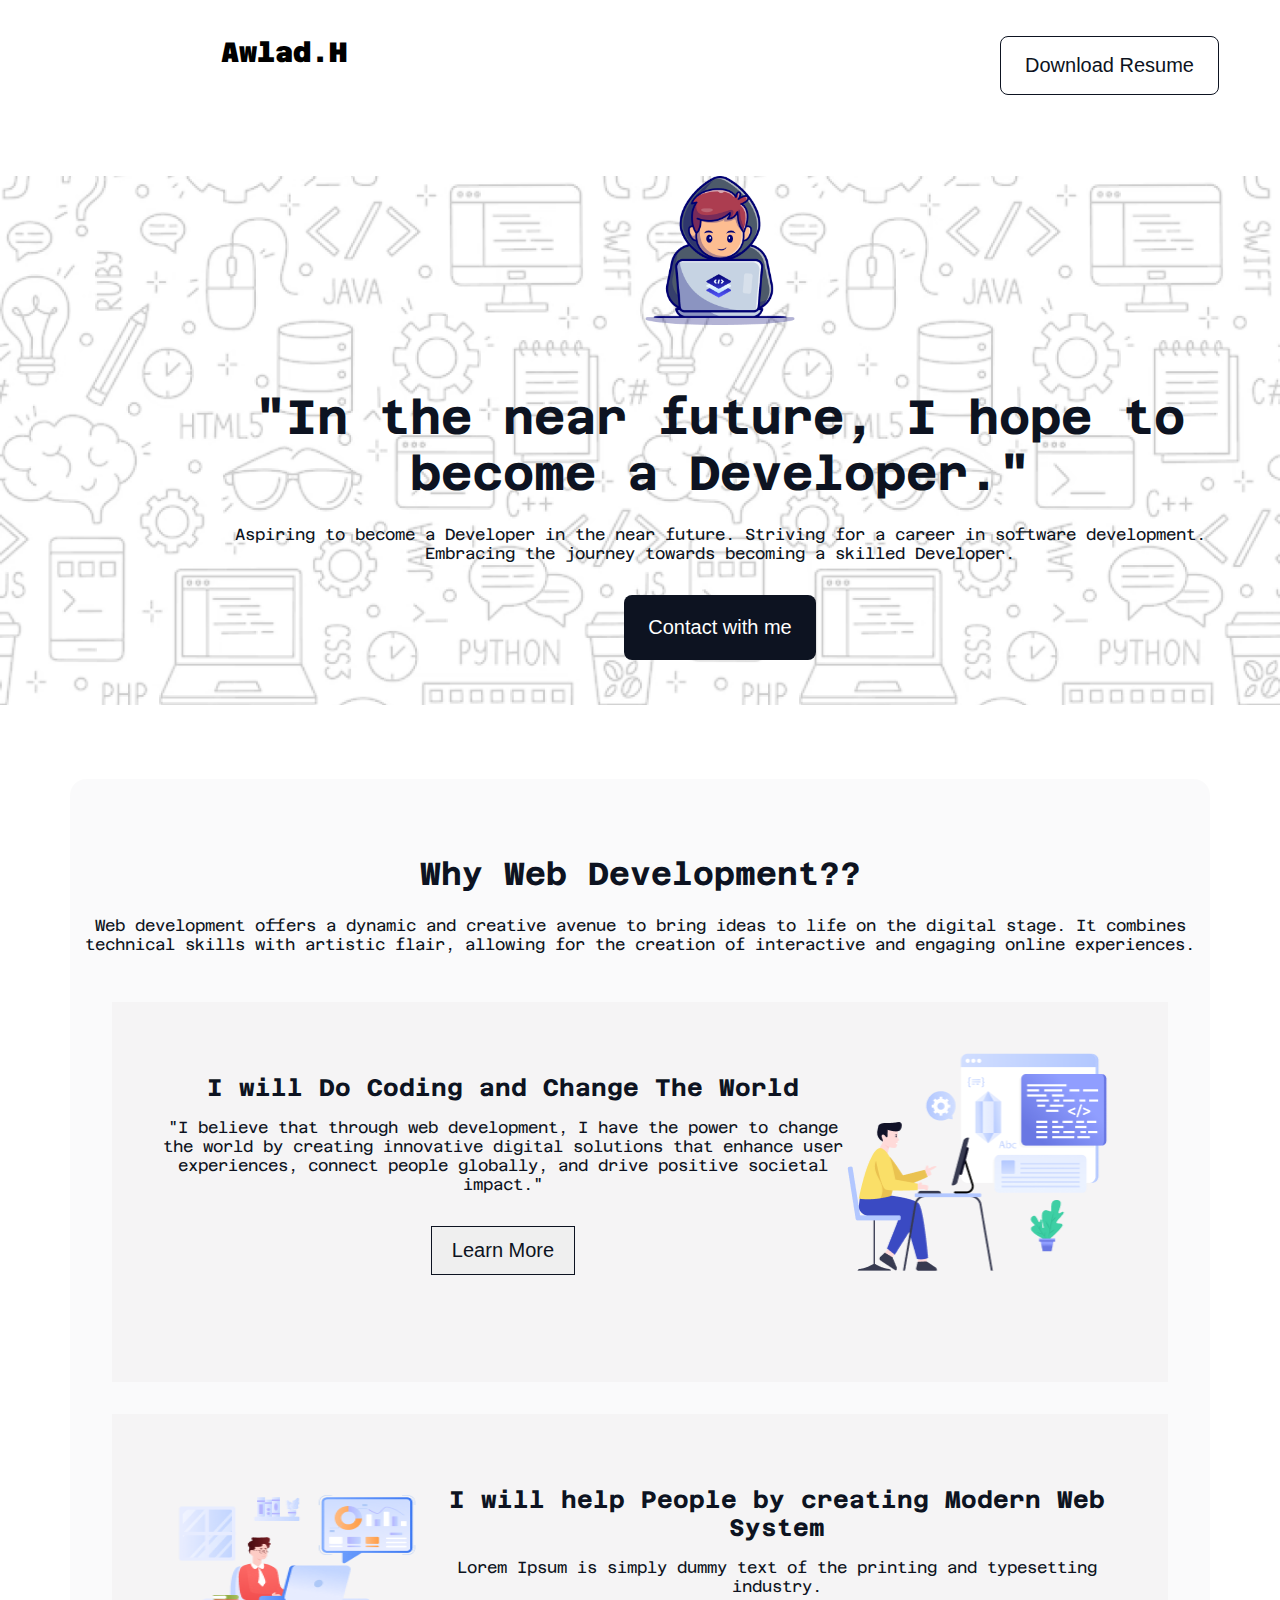
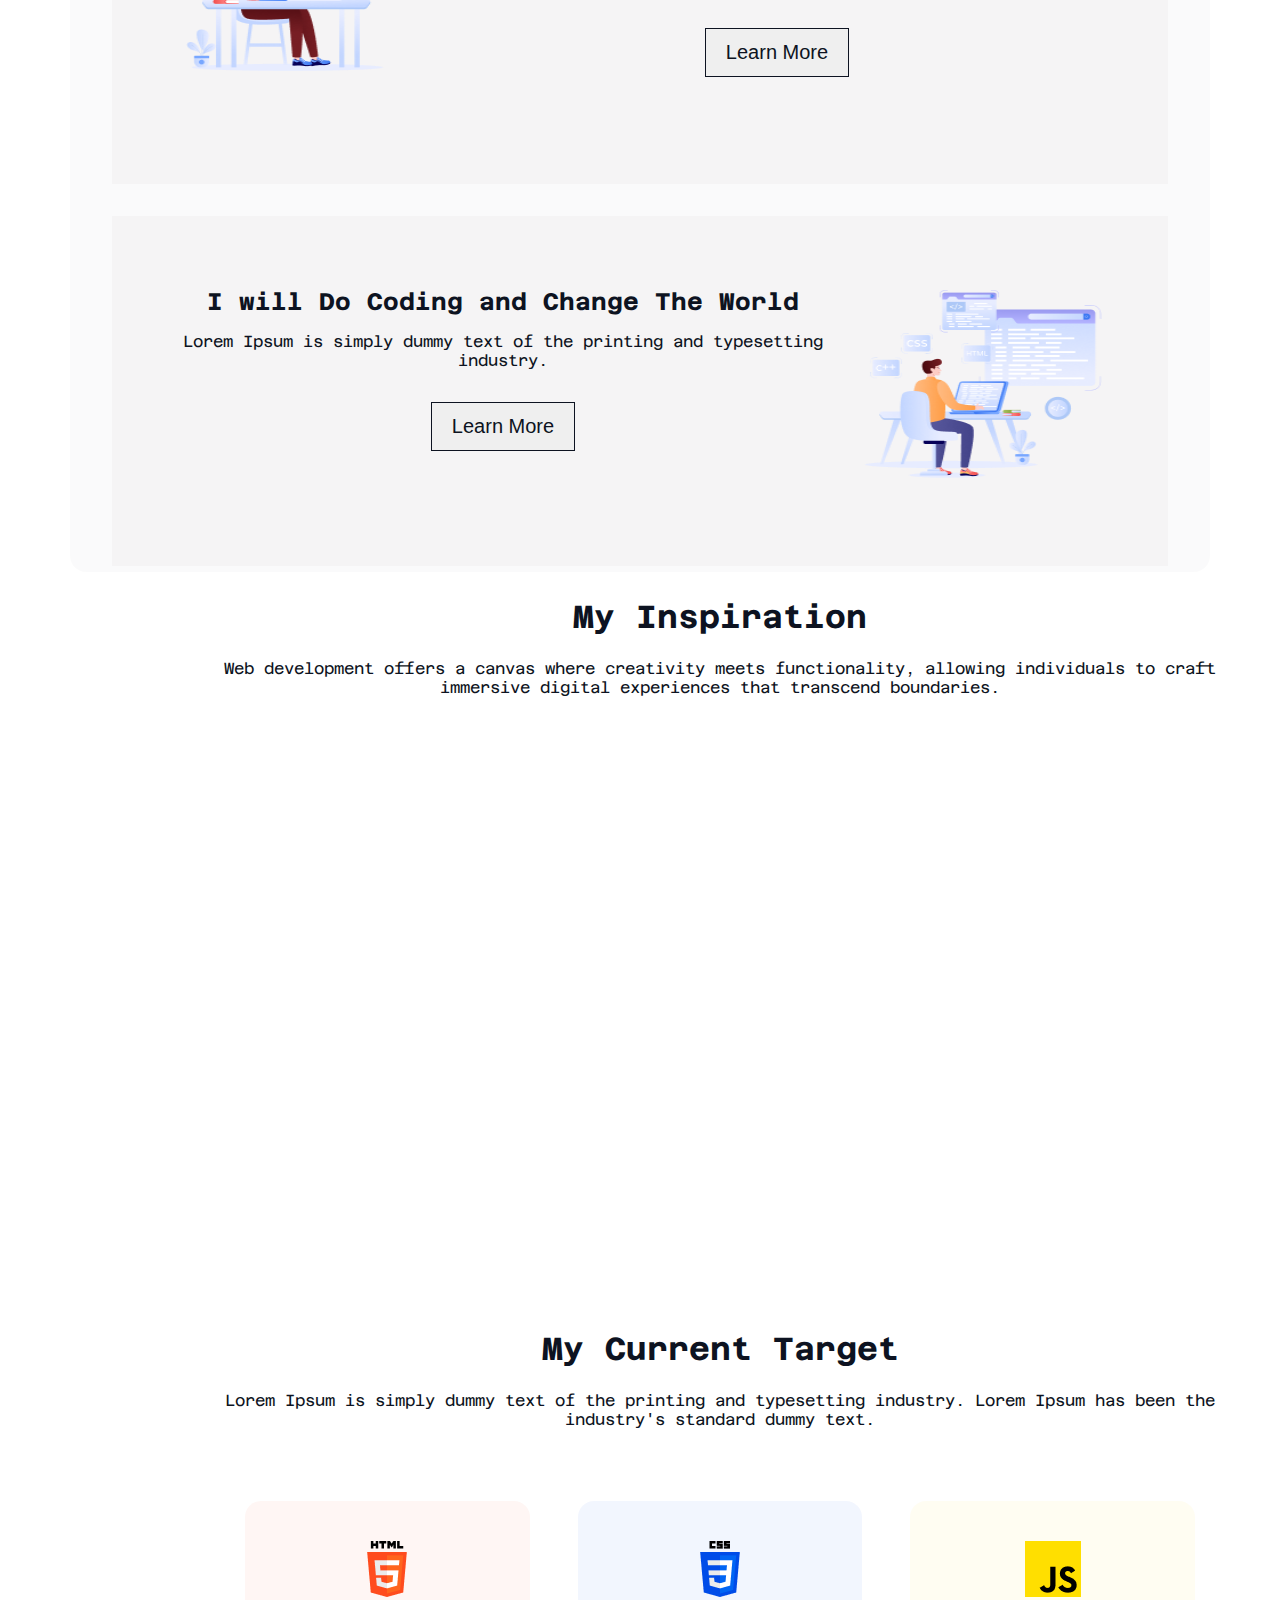
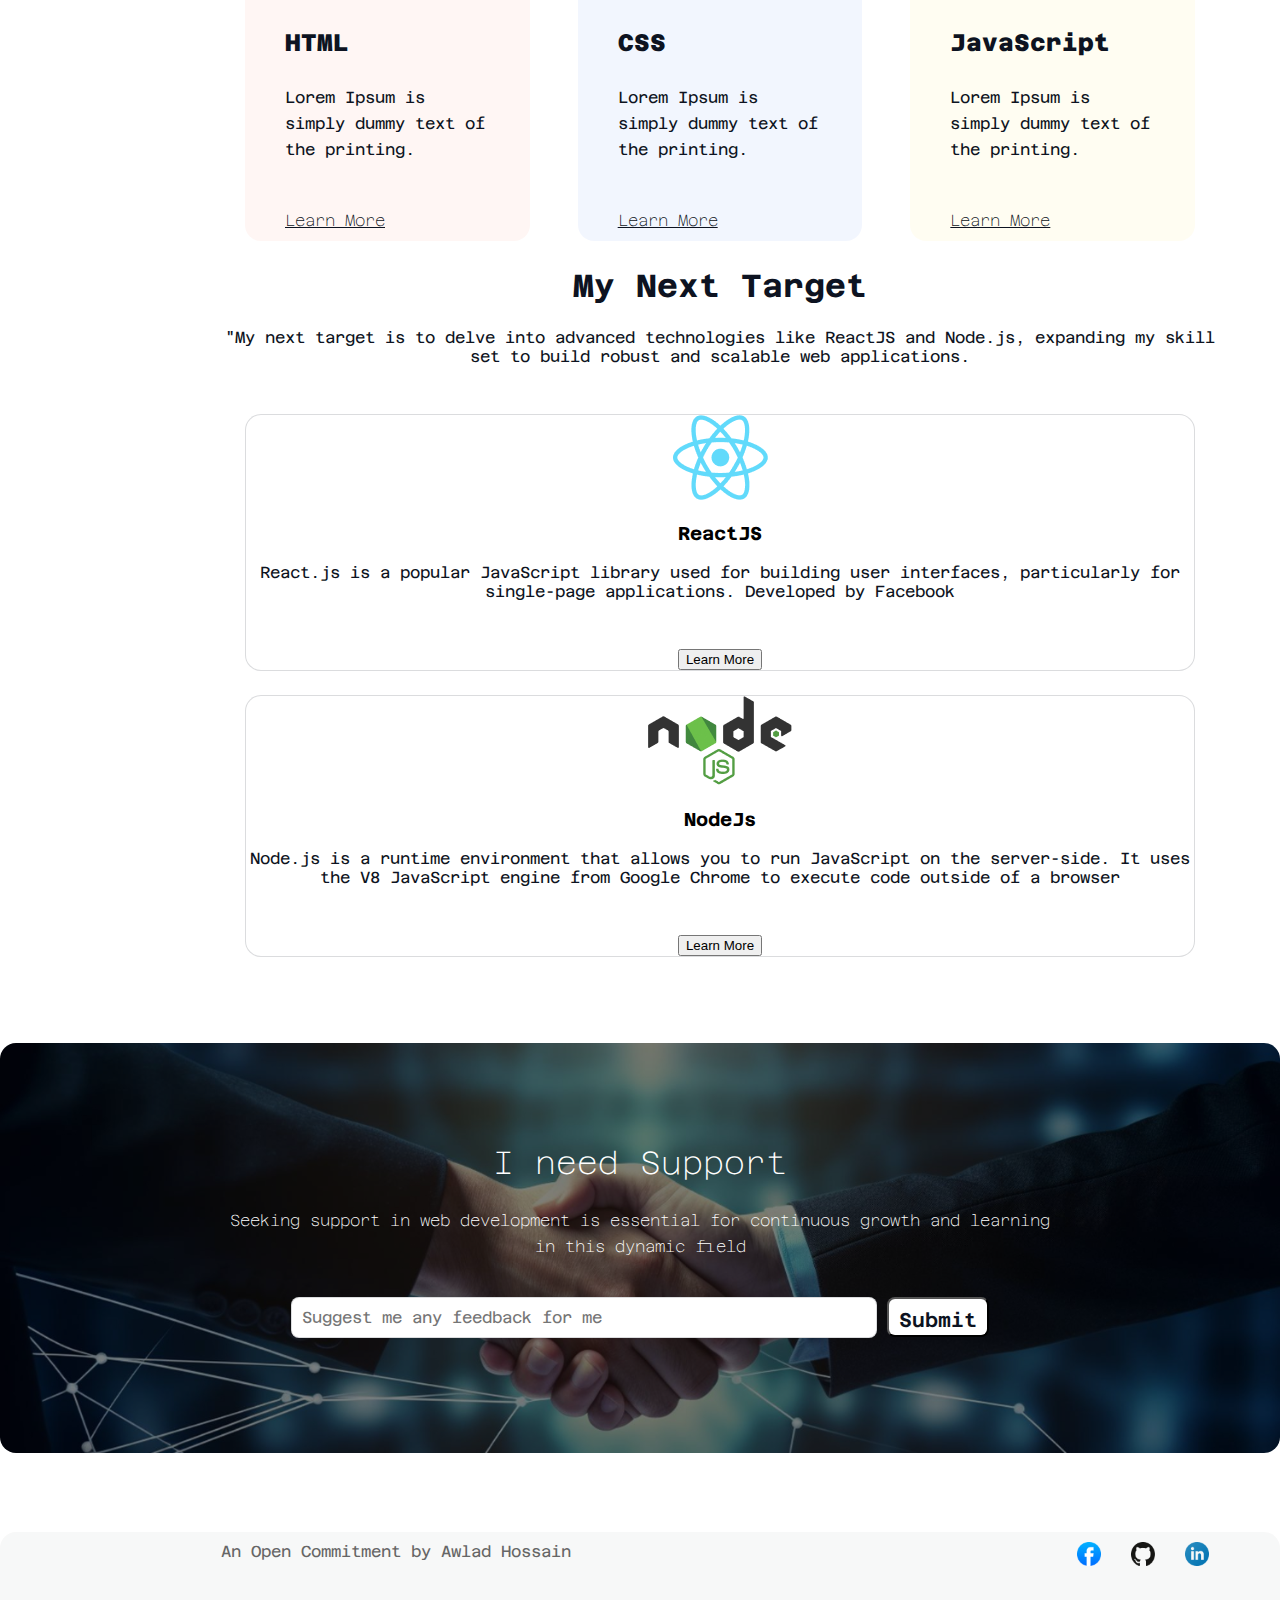
==== commit 0bee5b2d: "a final edit" ====
--- a/index.html
+++ b/index.html
@@ -141,7 +141,7 @@
 
     <section class="next-target">
       <div class="container">
-        <h2>My Next Target</h2>
+        <h2 class="gapofmynextTarget">My Next Target</h2>
         <p>
             "My next target is to delve into advanced technologies like ReactJS and Node.js, expanding my skill set to build robust and scalable web applications.
         </p>
@@ -193,8 +193,7 @@
       <div class="container">
         <h2>I need Support</h2>
         <p>
-          Lorem Ipsum is simply dummy text of the printing and typesetting
-          industry.
+            Seeking support in web development is essential for continuous growth and learning in this dynamic field
         </p>
         <form>
           <input type="text" placeholder="Suggest me any feedback for me" />
--- a/style.css
+++ b/style.css
@@ -350,4 +350,6 @@
     width: 24px;
     height: 24px;
 }
-
+/* .gapofmynextTarget{
+    margin-top: 20px;
+} */
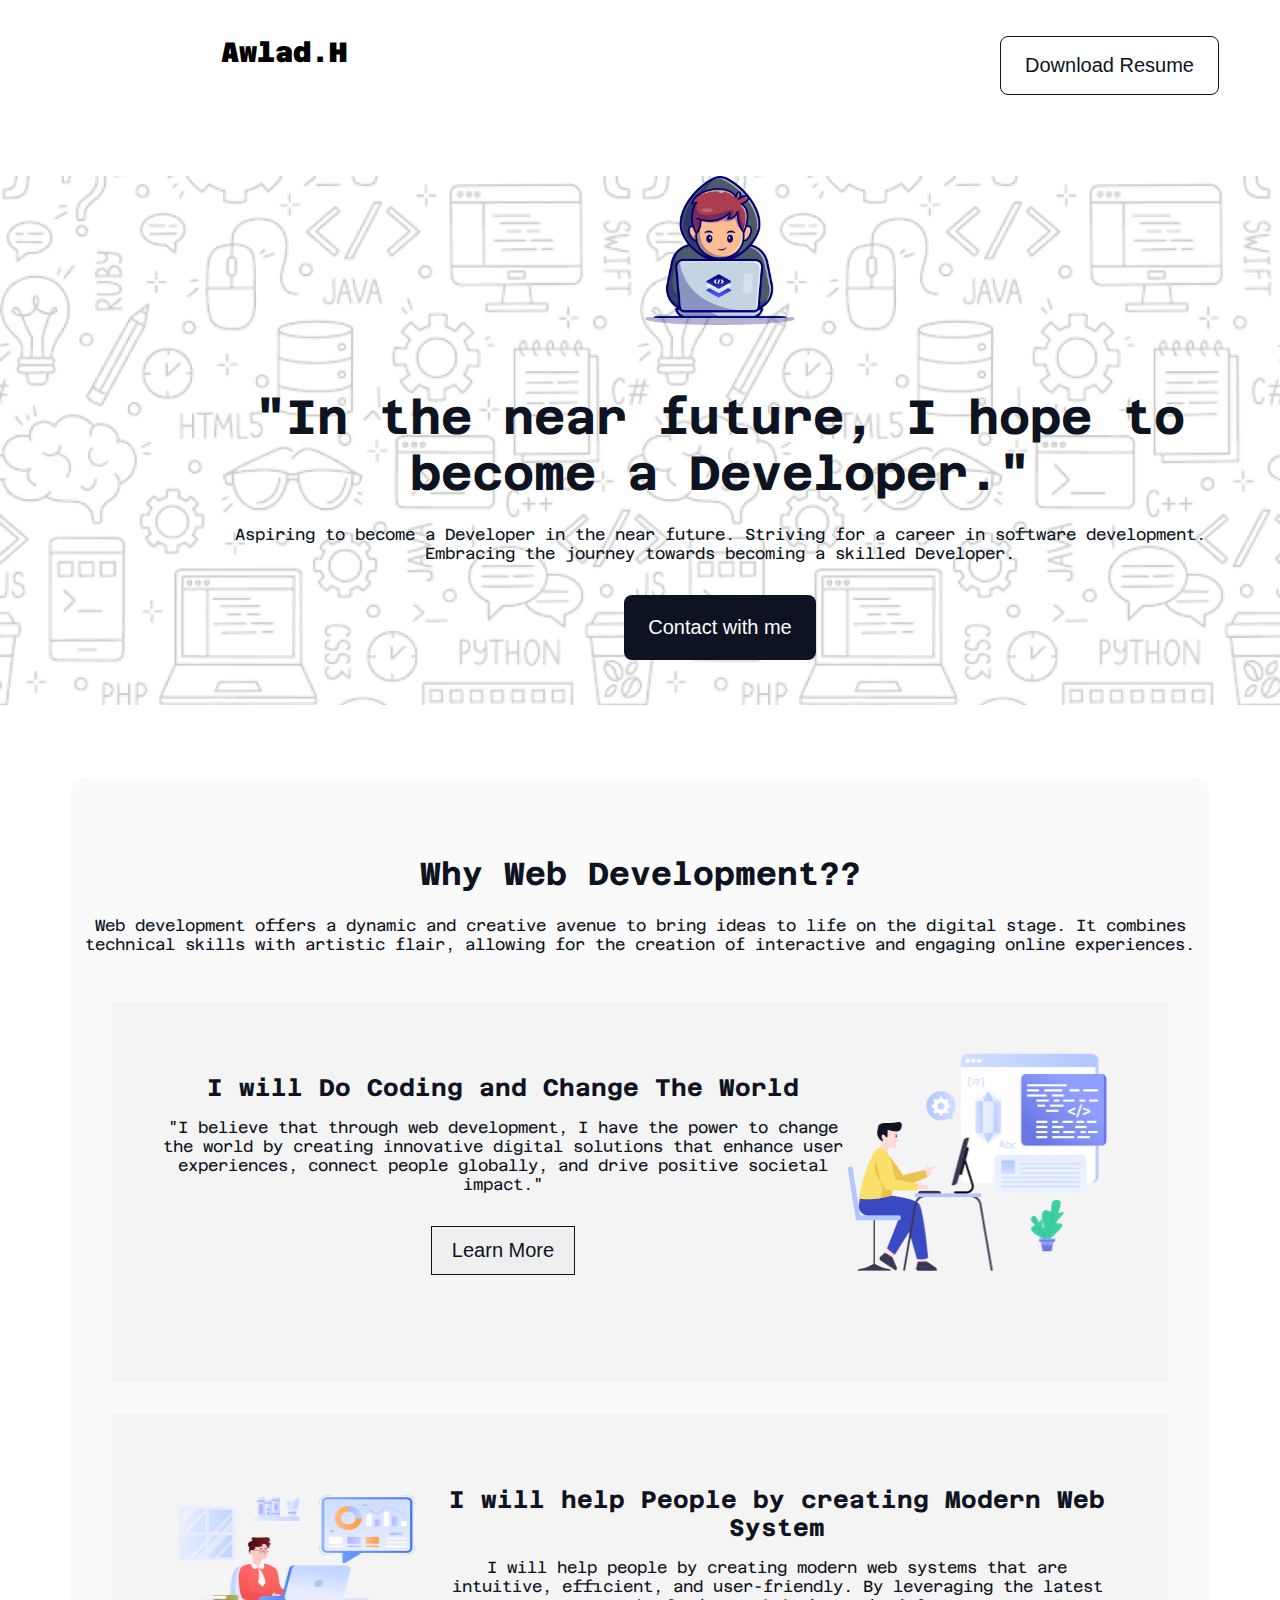
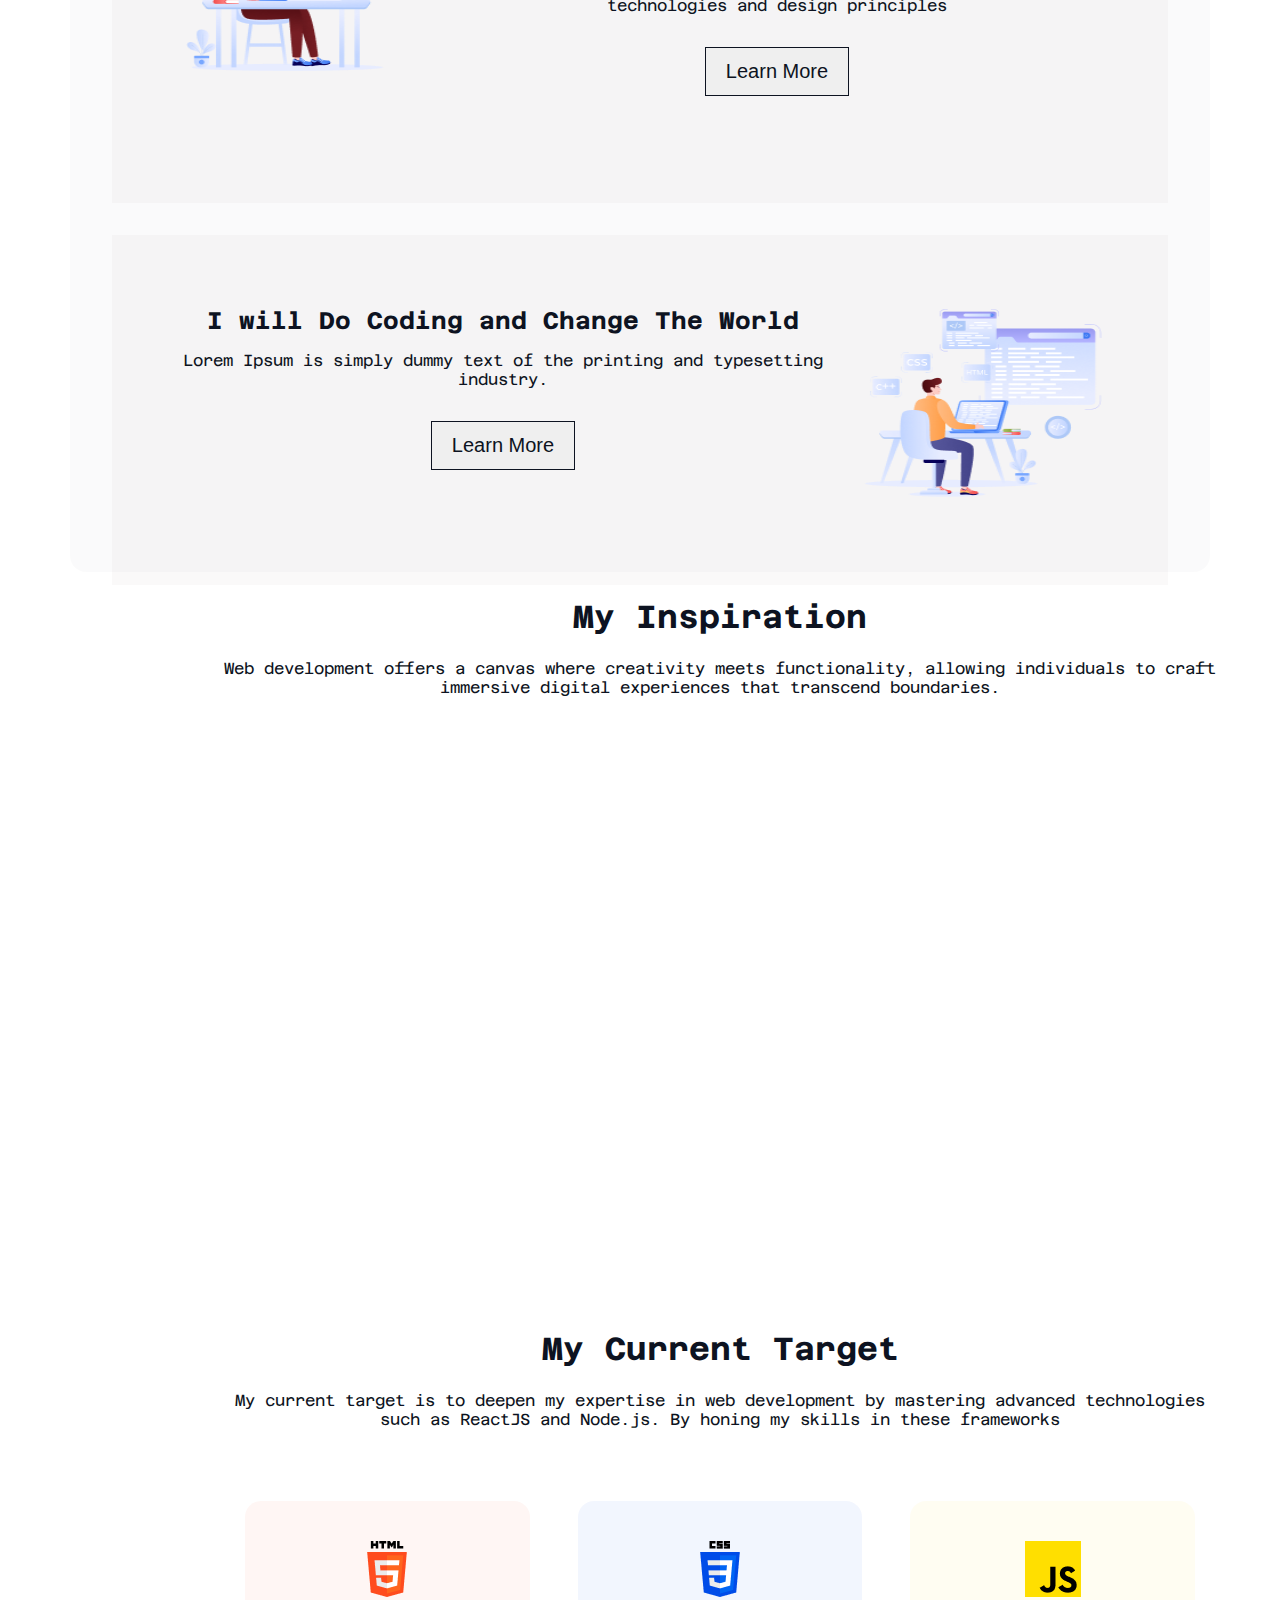
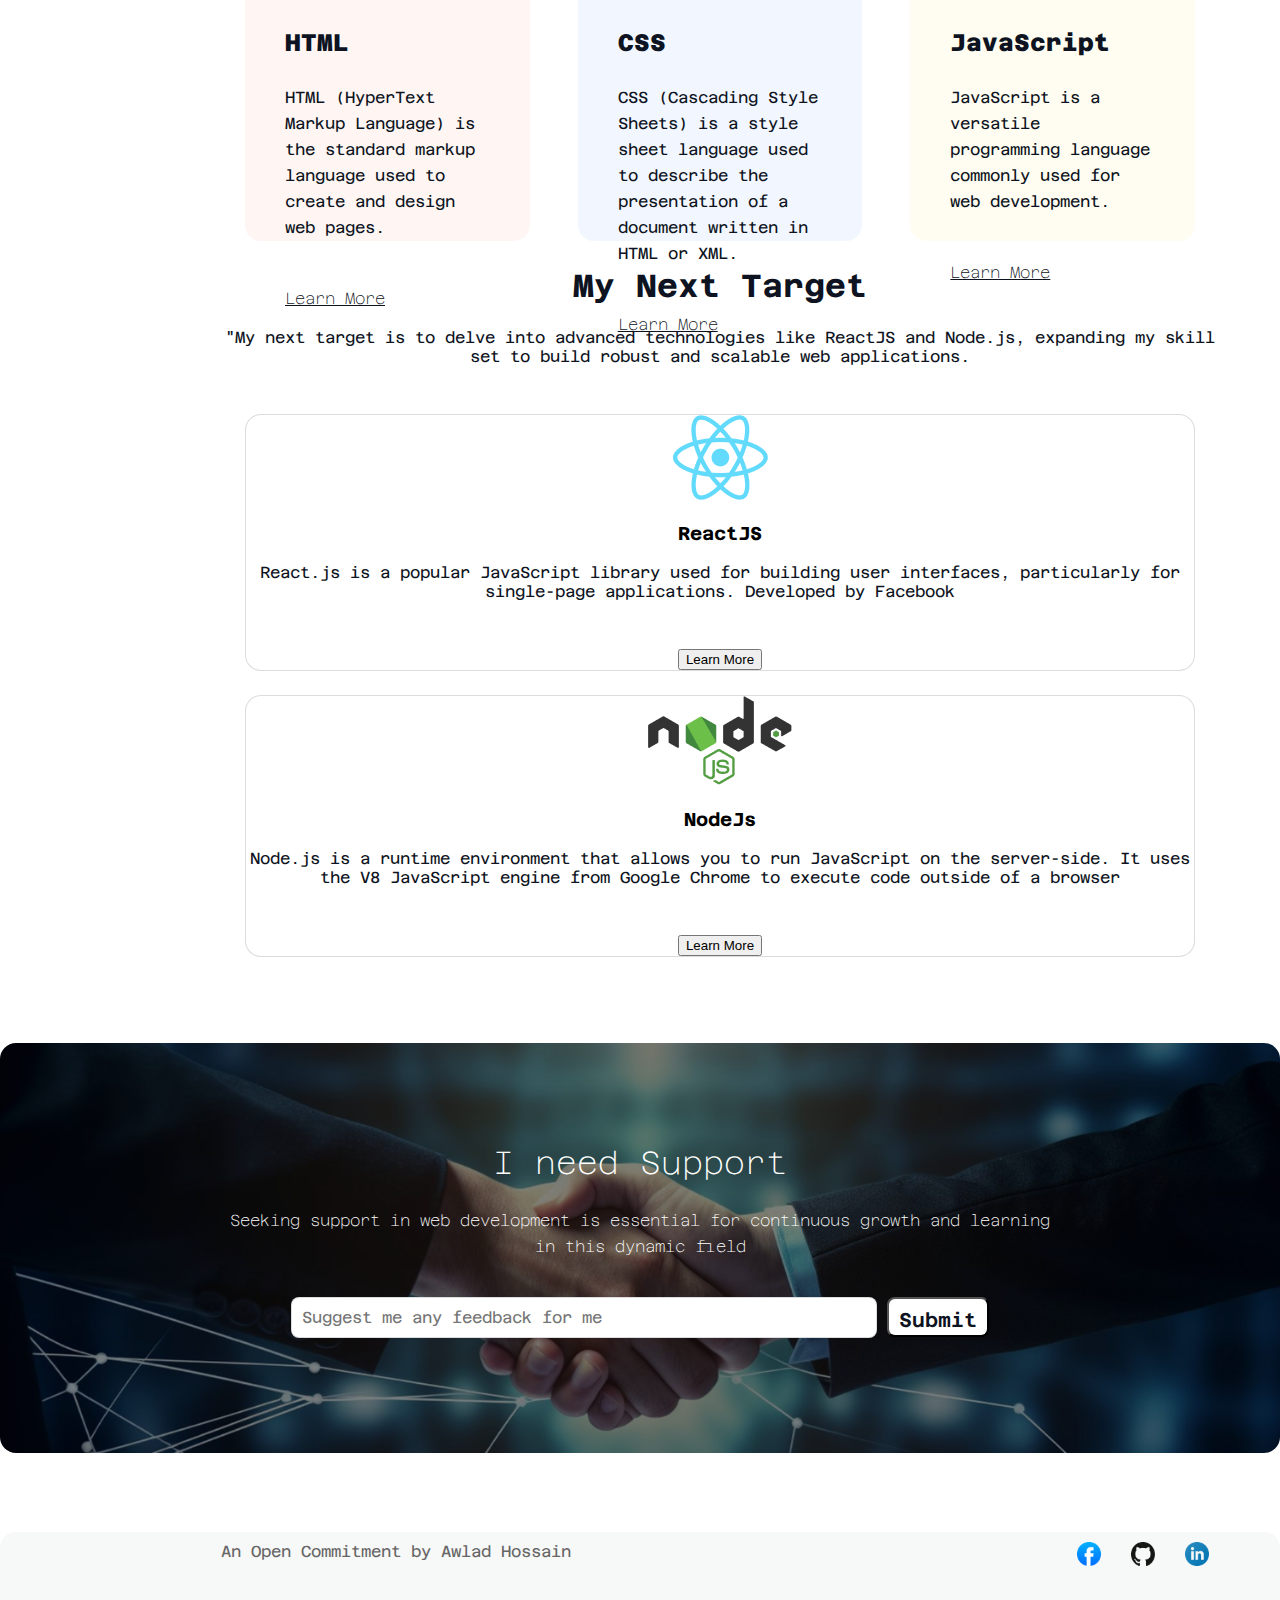
==== commit 0dea6f48: "sure final" ====
--- a/index.html
+++ b/index.html
@@ -53,8 +53,7 @@
             <div>
               <h3>I will help People by creating Modern Web System</h3>
               <p>
-                Lorem Ipsum is simply dummy text of the printing and typesetting
-                industry.
+                I will help people by creating modern web systems that are intuitive, efficient, and user-friendly. By leveraging the latest technologies and design principles
               </p>
               <button>Learn More</button>
             </div>
@@ -101,8 +100,7 @@
       <div class="container">
         <h2>My Current Target</h2>
         <p>
-          Lorem Ipsum is simply dummy text of the printing and typesetting
-          industry. Lorem Ipsum has been the industry's standard dummy text.
+            My current target is to deepen my expertise in web development by mastering advanced technologies such as ReactJS and Node.js. By honing my skills in these frameworks
         </p>
         <div class="cards2">
           <div class="card2 card2-1">
@@ -111,8 +109,8 @@
             </div>
             <div>
               <h3>HTML</h3>
-              <p>Lorem Ipsum is simply dummy text of the printing.</p>
-              <h5>Learn More</h5>
+              <p>HTML (HyperText Markup Language) is the standard markup language used to create and design web pages.</p>
+              <h5 class="learnmorebtn">Learn More</h5>
             </div>
           </div>
           <div class="card2 card2-2">
@@ -121,8 +119,8 @@
             </div>
             <div>
               <h3>CSS</h3>
-              <p>Lorem Ipsum is simply dummy text of the printing.</p>
-              <h5>Learn More</h5>
+              <p>CSS (Cascading Style Sheets) is a style sheet language used to describe the presentation of a document written in HTML or XML.</p>
+              <h5 class="learnmorebtn">Learn More</h5>
             </div>
           </div>
           <div class="card2 card2-3">
@@ -131,8 +129,8 @@
             </div>
             <div>
               <h3>JavaScript</h3>
-              <p>Lorem Ipsum is simply dummy text of the printing.</p>
-              <h5>Learn More</h5>
+              <p>JavaScript is a versatile programming language commonly used for web development. </p>
+              <h5 class="learnmorebtn">Learn More</h5>
             </div>
           </div>
         </div>
--- a/style.css
+++ b/style.css
@@ -249,11 +249,11 @@
     {  
         padding: 50px 0;
         background: #fff;
-        margin: 20px 0;
+        /* margin: 20px 0; */
         background-image: url('assets/handshake.jpg');
         background-size: cover;
         background-position: center;
-        margin-top: 100px;
+        /* margin-top: 100px; */
         border-radius: 16px;
         /* background: rgba(0, 0, 0, 0.1); */
         /* box-shadow: 10px 10px 20px rgba(0, 0, 0, 0.5); */
@@ -353,3 +353,6 @@
 /* .gapofmynextTarget{
     margin-top: 20px;
 } */
+.learnmorebtn{
+    text-decoration: none;
+}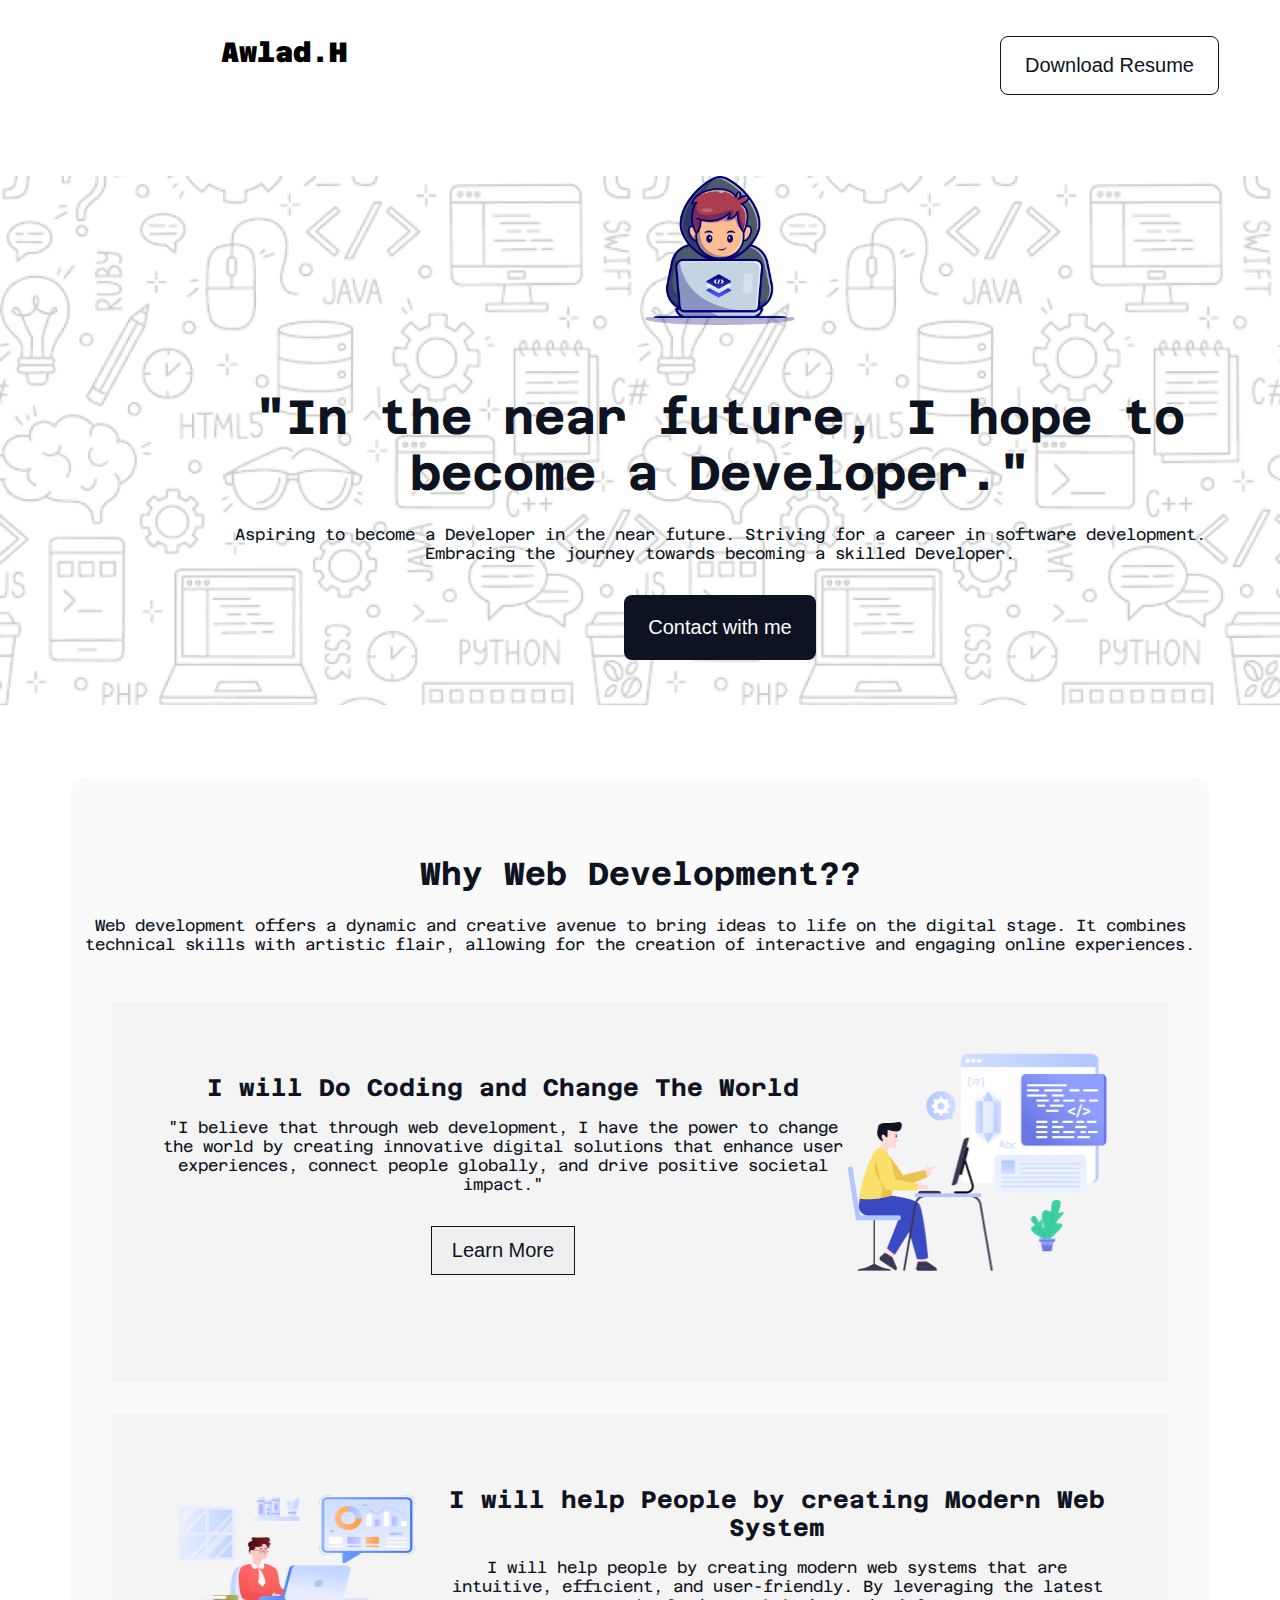
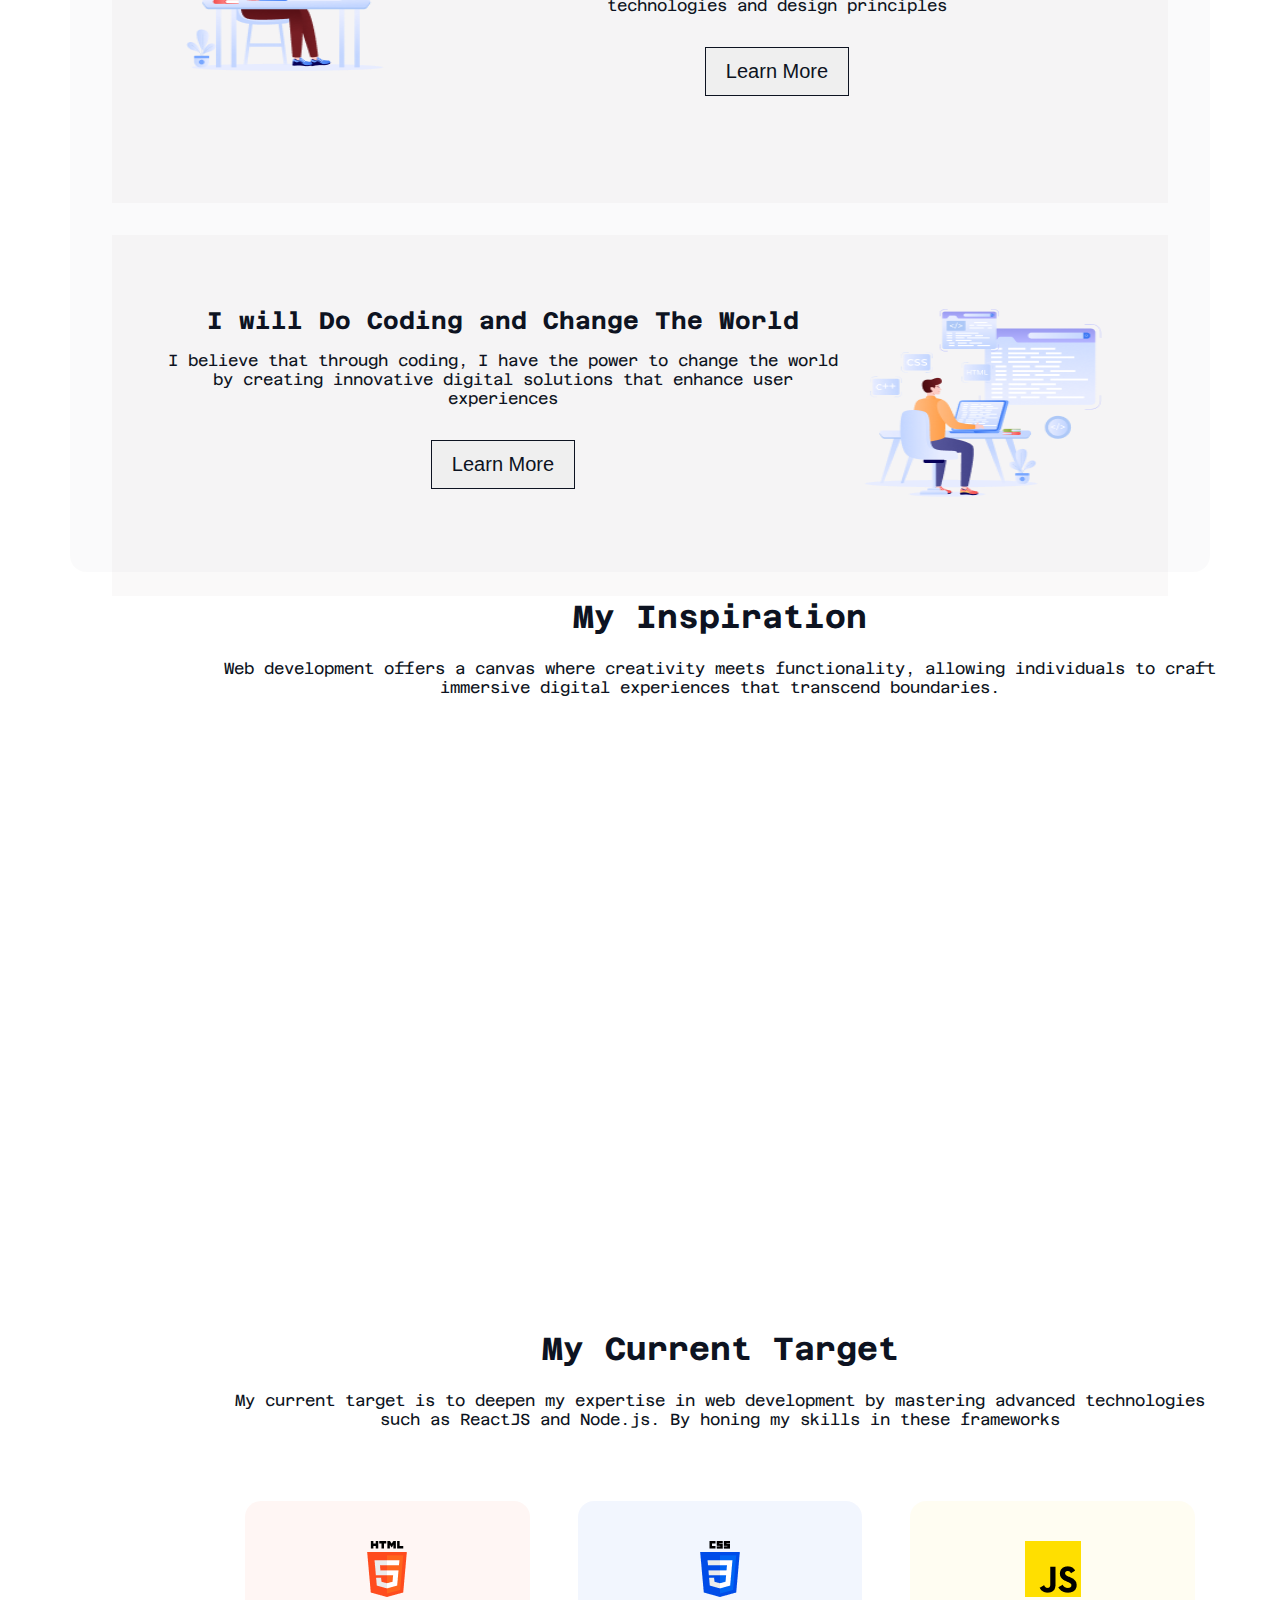
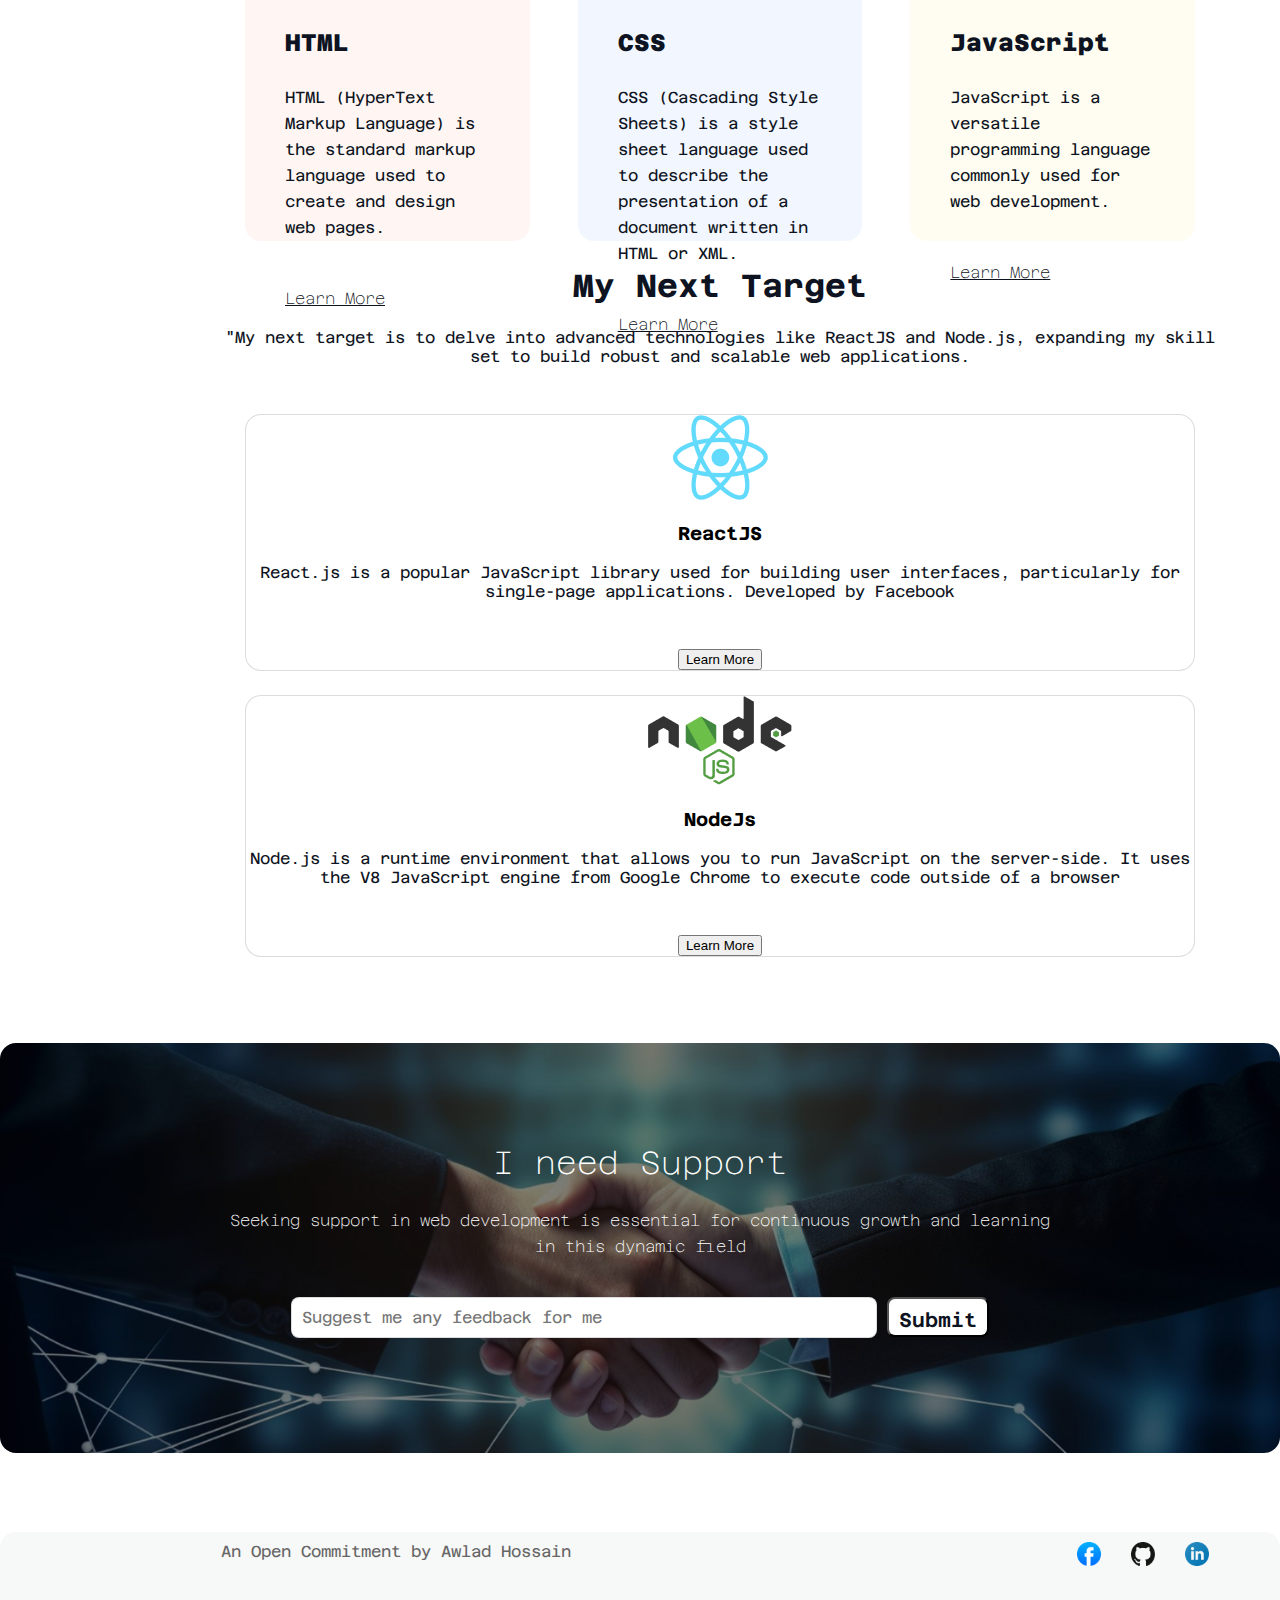
==== commit 7a4506aa: "some changes of text" ====
--- a/index.html
+++ b/index.html
@@ -62,8 +62,7 @@
             <div>
               <h3>I will Do Coding and Change The World</h3>
               <p>
-                Lorem Ipsum is simply dummy text of the printing and typesetting
-                industry.
+                I believe that through coding, I have the power to change the world by creating innovative digital solutions that enhance user experiences
               </p>
               <button>Learn More</button>
             </div>
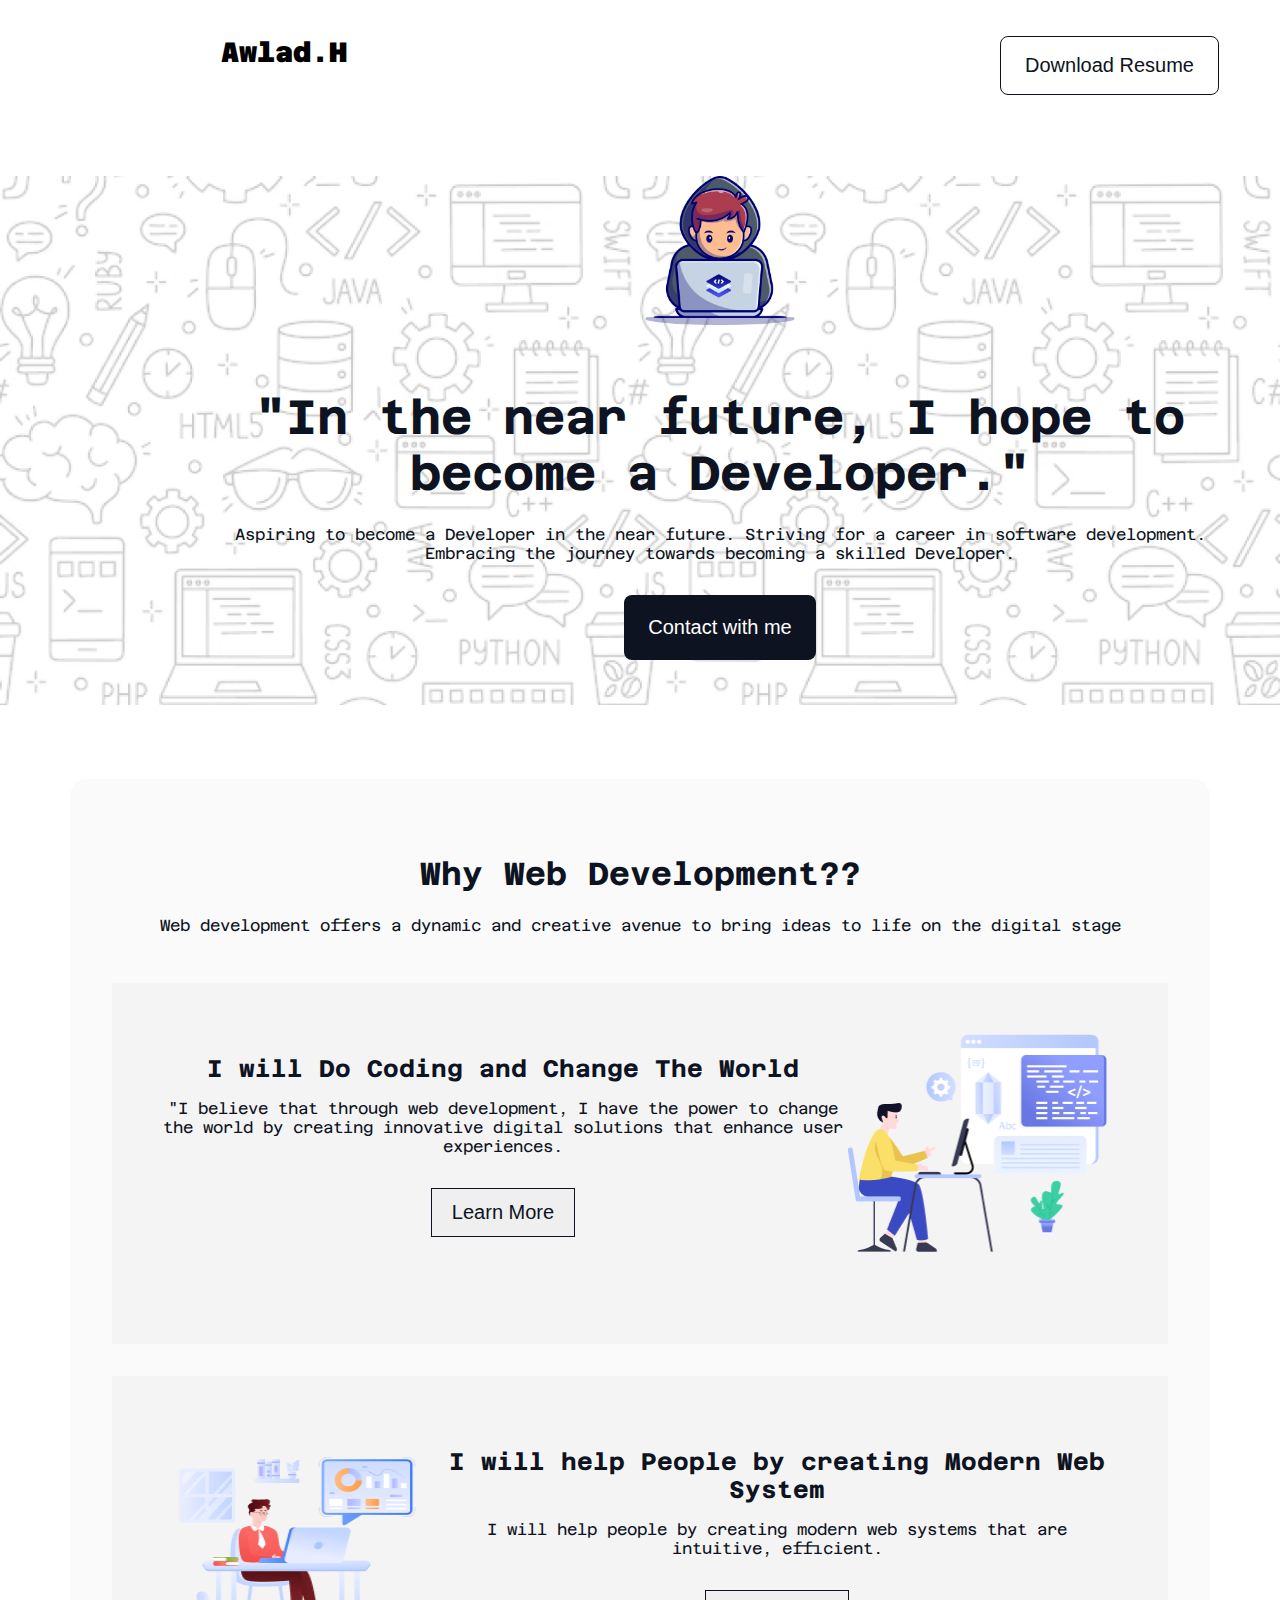
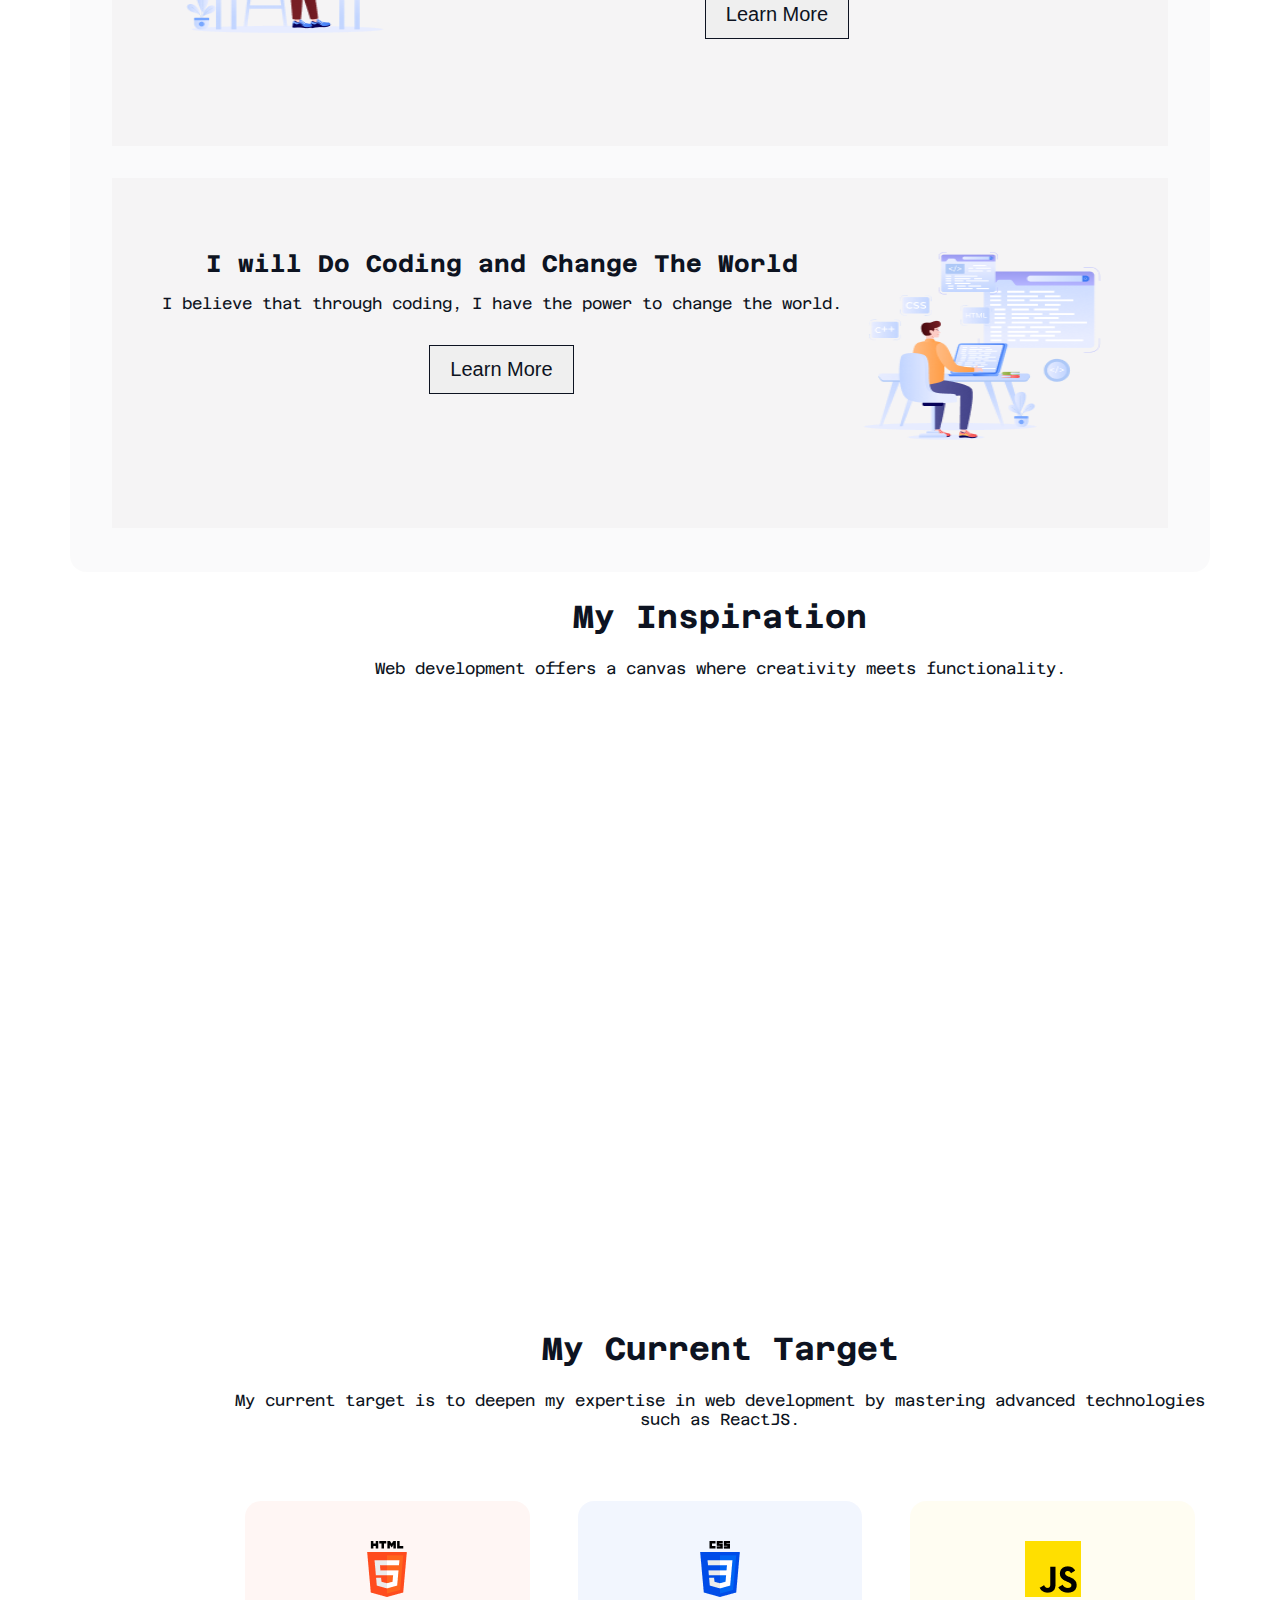
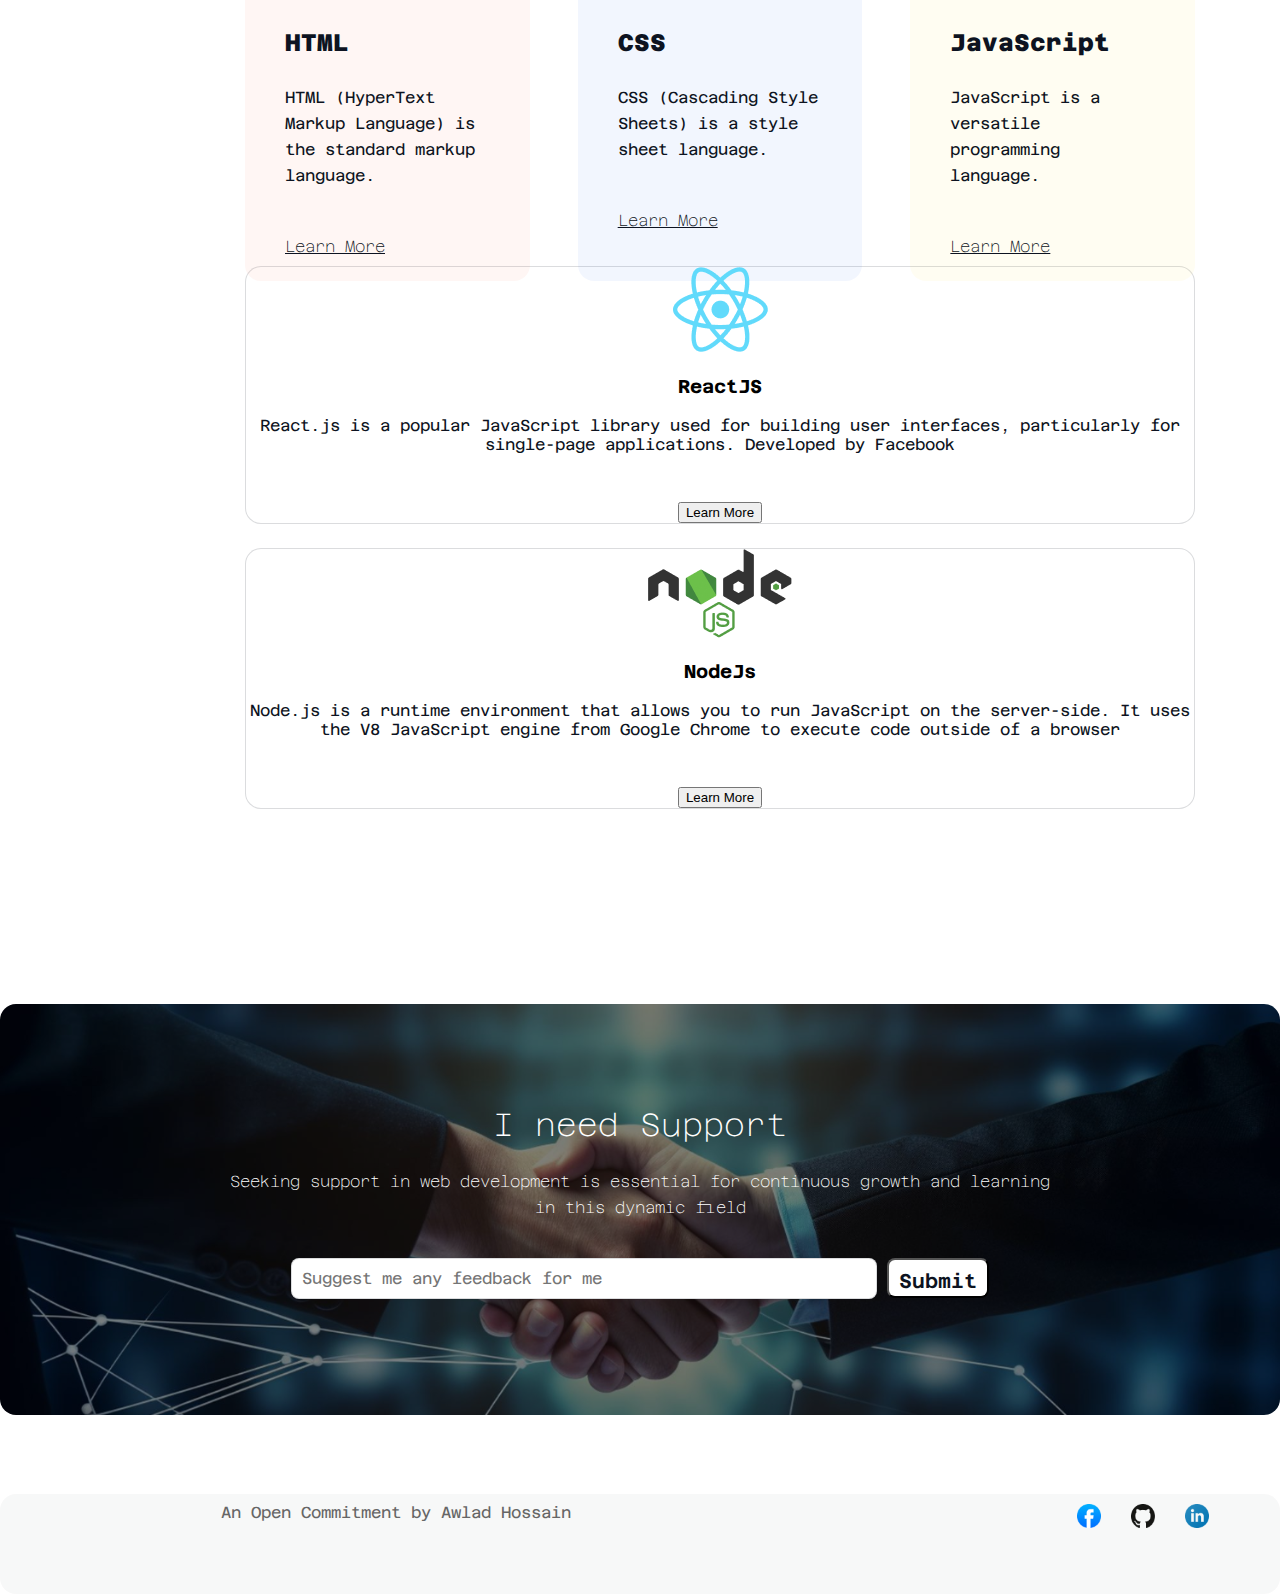
==== commit 9667b424: "final" ====
--- a/index.html
+++ b/index.html
@@ -31,14 +31,14 @@
       <div class="why-web-container">
         <h2>Why Web Development??</h2>
         <p>
-            Web development offers a dynamic and creative avenue to bring ideas to life on the digital stage. It combines technical skills with artistic flair, allowing for the creation of interactive and engaging online experiences.
+            Web development offers a dynamic and creative avenue to bring ideas to life on the digital stage
         </p>
         <div class="cards">
           <div class="card">
             <div class="card-text">
               <h3>I will Do Coding and Change The World</h3>
               <p>
-                "I believe that through web development, I have the power to change the world by creating innovative digital solutions that enhance user experiences, connect people globally, and drive positive societal impact."
+                "I believe that through web development, I have the power to change the world by creating innovative digital solutions that enhance user experiences.
               </p>
               <button>Learn More</button>
             </div>
@@ -53,7 +53,7 @@
             <div>
               <h3>I will help People by creating Modern Web System</h3>
               <p>
-                I will help people by creating modern web systems that are intuitive, efficient, and user-friendly. By leveraging the latest technologies and design principles
+                I will help people by creating modern web systems that are intuitive, efficient.
               </p>
               <button>Learn More</button>
             </div>
@@ -62,7 +62,7 @@
             <div>
               <h3>I will Do Coding and Change The World</h3>
               <p>
-                I believe that through coding, I have the power to change the world by creating innovative digital solutions that enhance user experiences
+                I believe that through coding, I have the power to change the world.
               </p>
               <button>Learn More</button>
             </div>
@@ -79,7 +79,7 @@
       <div class="container">
         <h2>My Inspiration</h2>
         <p>
-            Web development offers a canvas where creativity meets functionality, allowing individuals to craft immersive digital experiences that transcend boundaries. 
+            Web development offers a canvas where creativity meets functionality. 
         </p>
         <iframe
           class="inspiration-video"
@@ -99,7 +99,7 @@
       <div class="container">
         <h2>My Current Target</h2>
         <p>
-            My current target is to deepen my expertise in web development by mastering advanced technologies such as ReactJS and Node.js. By honing my skills in these frameworks
+            My current target is to deepen my expertise in web development by mastering advanced technologies such as ReactJS.
         </p>
         <div class="cards2">
           <div class="card2 card2-1">
@@ -108,7 +108,7 @@
             </div>
             <div>
               <h3>HTML</h3>
-              <p>HTML (HyperText Markup Language) is the standard markup language used to create and design web pages.</p>
+              <p>HTML (HyperText Markup Language) is the standard markup language.</p>
               <h5 class="learnmorebtn">Learn More</h5>
             </div>
           </div>
@@ -118,7 +118,7 @@
             </div>
             <div>
               <h3>CSS</h3>
-              <p>CSS (Cascading Style Sheets) is a style sheet language used to describe the presentation of a document written in HTML or XML.</p>
+              <p>CSS (Cascading Style Sheets) is a style sheet language.</p>
               <h5 class="learnmorebtn">Learn More</h5>
             </div>
           </div>
@@ -128,7 +128,7 @@
             </div>
             <div>
               <h3>JavaScript</h3>
-              <p>JavaScript is a versatile programming language commonly used for web development. </p>
+              <p>JavaScript is a versatile programming language. </p>
               <h5 class="learnmorebtn">Learn More</h5>
             </div>
           </div>
@@ -138,10 +138,10 @@
 
     <section class="next-target">
       <div class="container">
-        <h2 class="gapofmynextTarget">My Next Target</h2>
-        <p>
-            "My next target is to delve into advanced technologies like ReactJS and Node.js, expanding my skill set to build robust and scalable web applications.
-        </p>
+        <!-- <h2 class="gapofmynextTarget">My Next Target</h2> -->
+        <!-- <p>
+            "My next target is to delve into advanced technologies like ReactJS and Node.js.
+        </p> -->
         <div class="cards3">
           <div class="card3">
             <div>
--- a/style.css
+++ b/style.css
@@ -184,8 +184,9 @@
     border-radius: 16px;
     padding: 40px 40px;
     width: 364px;
-    height: 260px;
+    height: 300px;
      margin: 24px;
+
 }
 
 .card2 h3 {
@@ -355,4 +356,5 @@
 } */
 .learnmorebtn{
     text-decoration: none;
+    margin-bottom: 20px;
 }